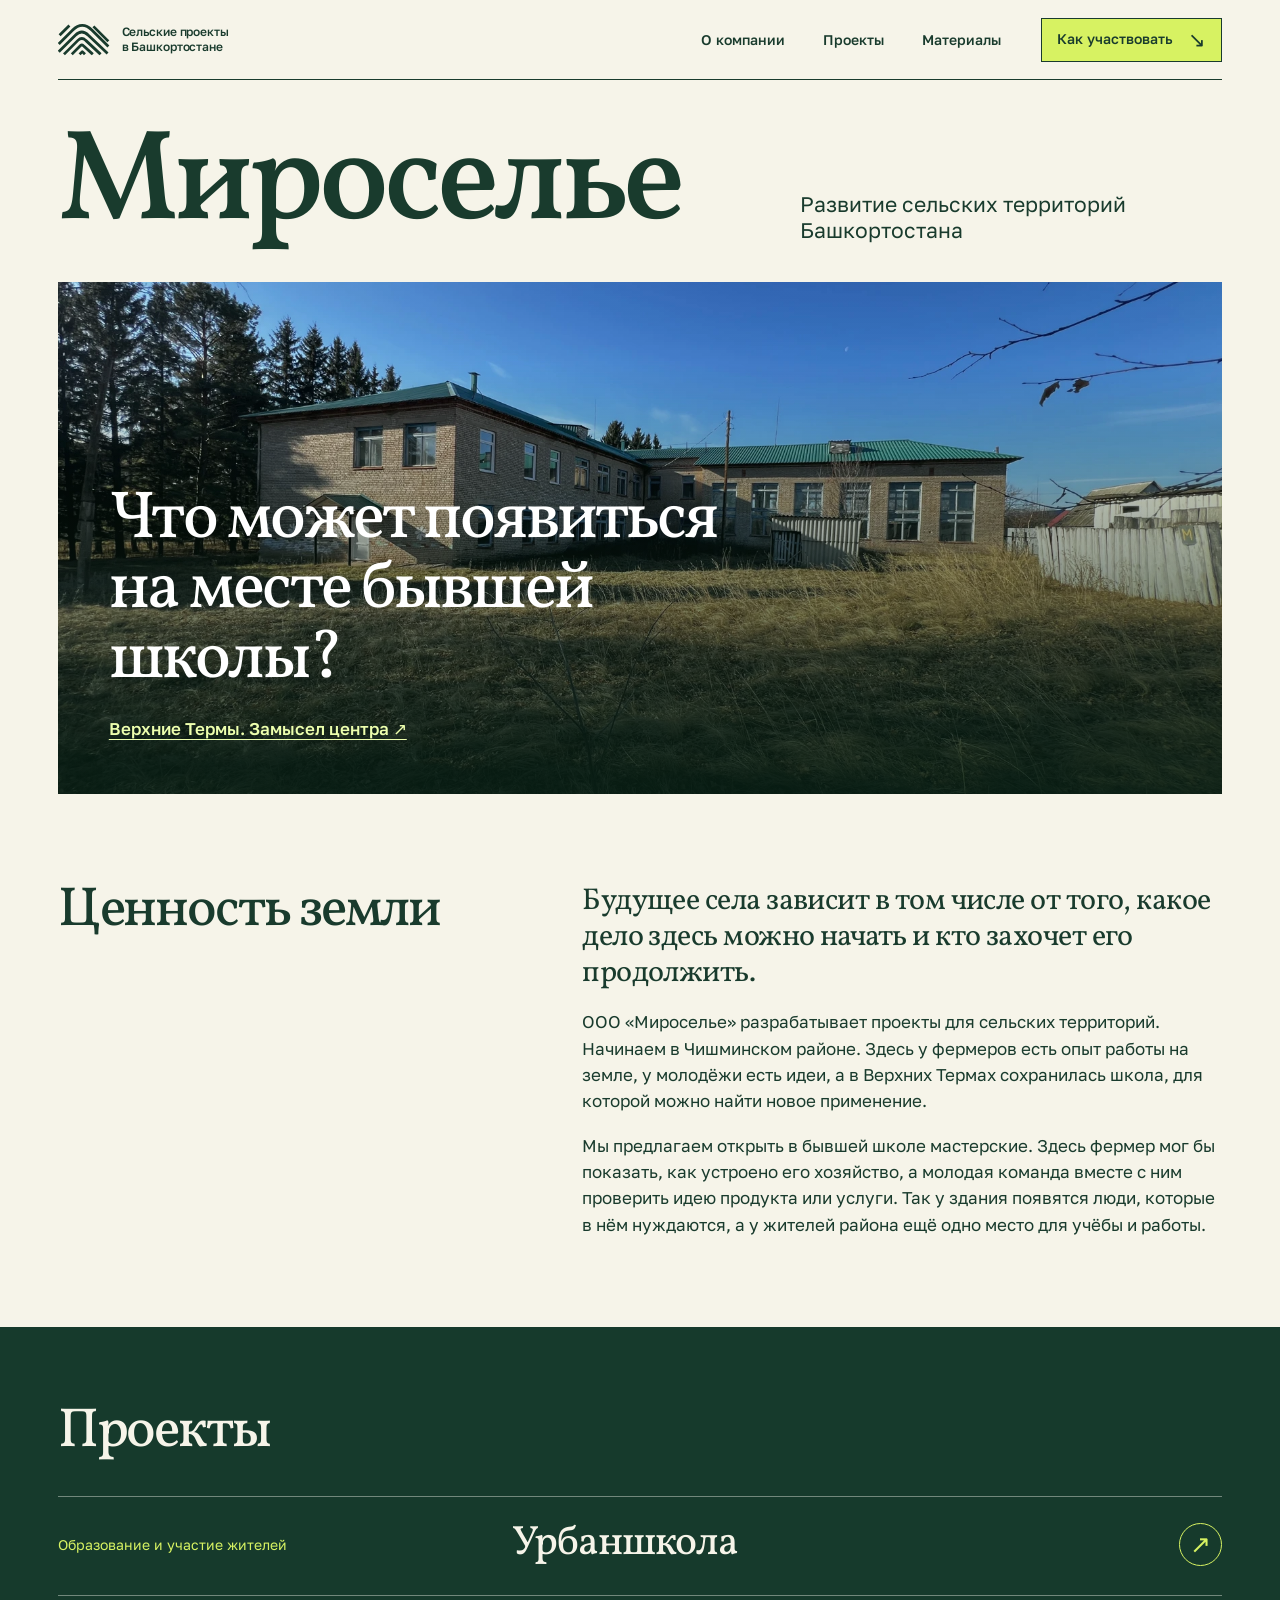
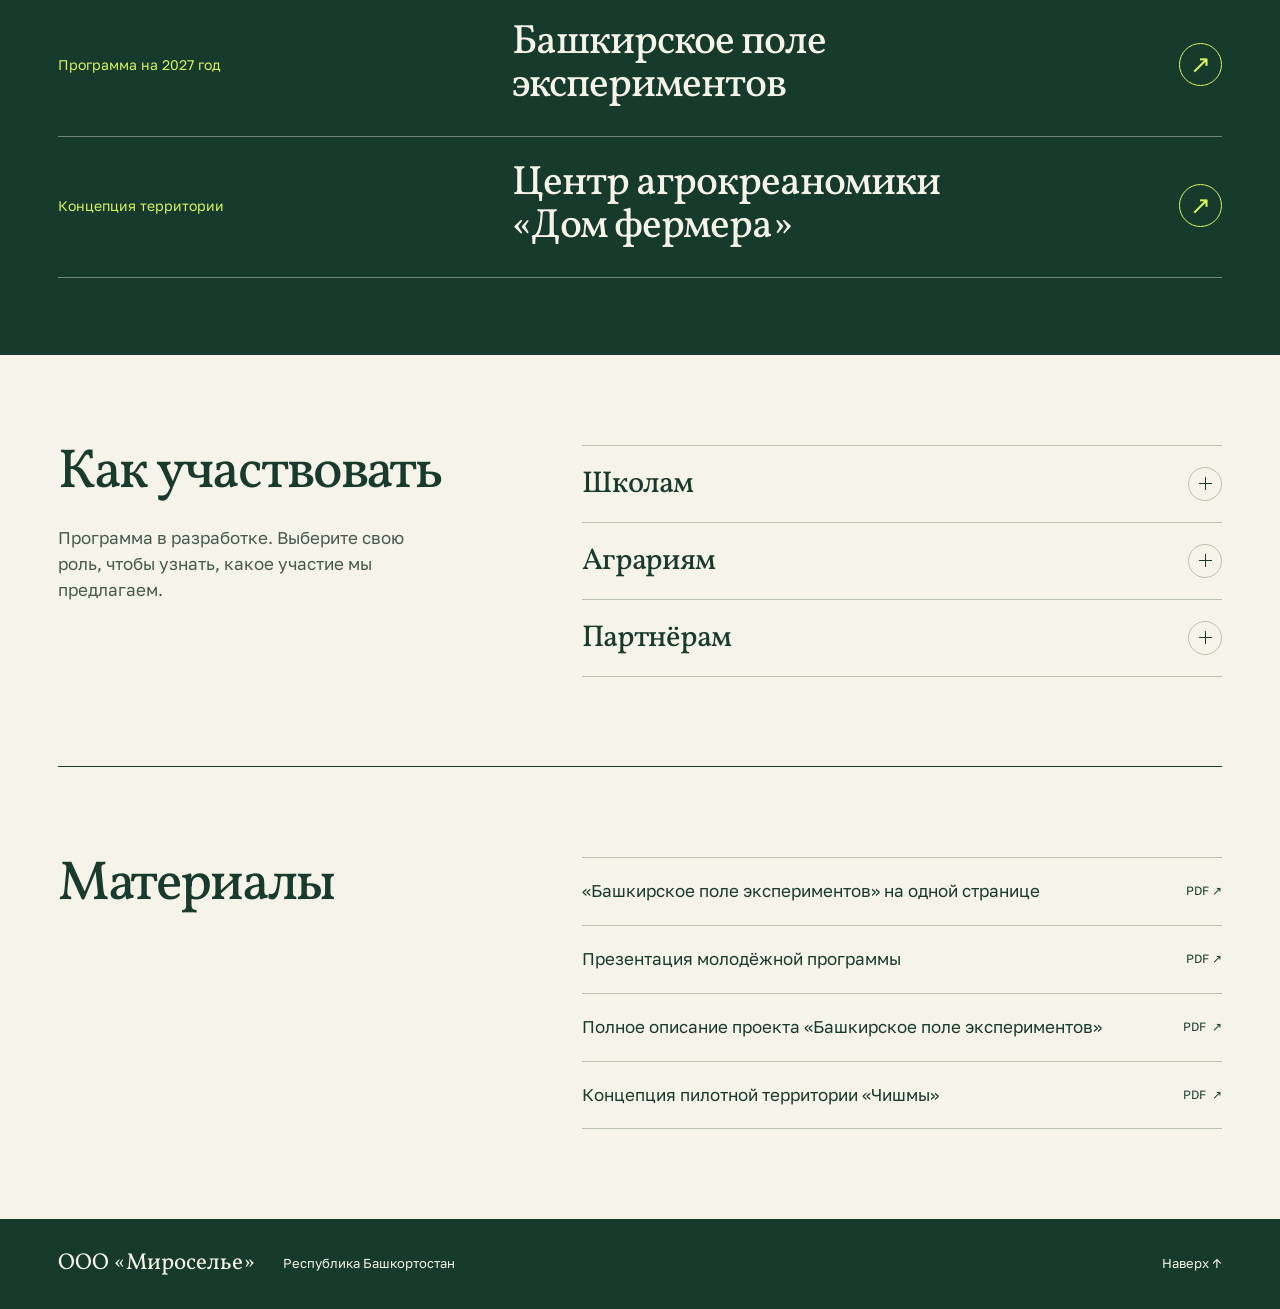
==== index.html @ 1e8d2122 "Сайт Мироселья о сельских территориях и Урбаншколе" ====
<!doctype html>

<html lang="ru">

<head>

  <meta charset="utf-8">

  <meta name="viewport" content="width=device-width, initial-scale=1">

  <meta name="theme-color" content="#f5f3e8">

  <title>Мироселье | Сельские проекты в Башкортостане</title>

  <link rel="stylesheet" href="site.css"><link rel="stylesheet" href="land.css">

  <script defer src="site.js"></script>

</head>

<body id="top">

  <a class="skip" href="#main">К содержанию</a>

  <header class="mast wrap">

    <a class="brand" href="#top" aria-label="Мироселье, на главную"><span class="sign" aria-hidden="true"></span><span>Сельские проекты<br>в Башкортостане</span></a>

    <nav aria-label="Основная навигация"><a href="#company">О компании</a><a href="#projects">Проекты</a><a href="#materials">Материалы</a></nav>

    <a class="nav-action" href="#participate">Как участвовать <span aria-hidden="true">↘</span></a>

    <button class="menu-toggle" type="button" aria-label="Открыть меню" aria-expanded="false" aria-controls="mobile-nav">Меню <span aria-hidden="true">≡</span></button>

  </header>

  <nav id="mobile-nav" class="mobile-nav wrap" aria-label="Мобильная навигация" hidden><a href="#company">О компании</a><a href="#projects">Проекты</a><a href="#materials">Материалы</a><a href="#participate">Как участвовать</a></nav>

  <main id="main">

    <section class="landhero wrap">
<div class="land-intro"><h1>Мироселье</h1><p>Развитие сельских территорий Башкортостана</p></div>
<div class="land-picture"><img src="assets/school-landscape.webp" alt="Здание бывшей школы и двор в Верхних Термах"><div class="land-story"><h2>Что может появиться на месте бывшей школы?</h2><a href="territory.html">Верхние Термы. Замысел центра ↗</a></div></div>
</section>
<section id="company" class="wrap about spread"><h2>Ценность земли</h2><div><p class="standfirst">Будущее села зависит в том числе от того, какое дело здесь можно начать и кто захочет его продолжить.</p><p>ООО «Мироселье» разрабатывает проекты для сельских территорий. Начинаем в Чишминском районе. Здесь у фермеров есть опыт работы на земле, у молодёжи есть идеи, а в Верхних Термах сохранилась школа, для которой можно найти новое применение.</p><p>Мы предлагаем открыть в бывшей школе мастерские. Здесь фермер мог бы показать, как устроено его хозяйство, а молодая команда вместе с ним проверить идею продукта или услуги. Так у здания появятся люди, которые в нём нуждаются, а у жителей района ещё одно место для учёбы и работы.</p></div></section>
<section id="projects" class="projects">

      <div class="wrap"><h2>Проекты</h2>

      <div class="project-list"><a class="project-row" href="urbanschool.html"><span class="kind">Образование и участие жителей</span><span class="project-name">Урбаншкола</span><span class="circle-arr" aria-hidden="true">↗</span></a>

        <a class="project-row" href="program.html"><span class="kind">Программа на 2027 год</span><span class="project-name">Башкирское поле<br>экспериментов</span><span class="circle-arr" aria-hidden="true">↗</span></a>

        <a class="project-row" href="territory.html"><span class="kind">Концепция территории</span><span class="project-name">Центр агрокреаномики<br>«Дом фермера»</span><span class="circle-arr" aria-hidden="true">↗</span></a>

      </div></div>

    </section>

    <section id="participate" class="wrap spread participate">

      <div><h2>Как участвовать</h2><p>Программа в разработке. Выберите свою роль, чтобы узнать, какое участие мы предлагаем.</p></div>

      <div class="roles">

        <details id="schools"><summary>Школам <span aria-hidden="true"></span></summary><div><p>В апреле и мае 2027 года пройдут четыре вводные встречи в одной школе посёлка Чишмы. Из 200 школьников 14–17 лет отберём 30 заинтересованных ребят. В шести командах они выберут свои темы, освоят методы исследования и составят планы собственных проектов.</p><a class="text-link" href="program.html#route">Посмотреть путь школьной команды <span aria-hidden="true">↗</span></a></div></details>

        <details id="farmers"><summary>Аграриям <span aria-hidden="true"></span></summary><div><p>Хозяйство может принять ребят на выезде. Знакомство с производством, продажей продукции и повседневной работой даст школьникам материал для собственных вопросов. На 8 октября в Уфе запланирована Первая конференция по агрокреаномике Республики Башкортостан.</p><a class="text-link" href="program.html#forum">О конференции <span aria-hidden="true">↗</span></a></div></details>

        <details id="partners"><summary>Партнёрам <span aria-hidden="true"></span></summary><div><p>Вузы, технологические компании и эксперты могут предложить наставника, практикум или встречу с разработчиками. В концепции центра предусмотрено место для учебной и проектной работы.</p><a class="text-link" href="territory.html#idea">Изучить концепцию центра <span aria-hidden="true">↗</span></a></div></details>

      </div>

    </section>

    <section id="materials" class="wrap spread materials">

      <h2>Материалы</h2>

      <div class="downloads"><a href="materials/annotation.pdf"><span>«Башкирское поле экспериментов» на одной странице</span><small>PDF ↗</small></a><a href="materials/presentation.pdf"><span>Презентация молодёжной программы</span><small>PDF ↗</small></a>

        <a href="materials/programma.pdf"><span>Полное описание проекта «Башкирское поле экспериментов»</span><small>PDF&nbsp; ↗</small></a>

        <a href="materials/koncepcia.pdf"><span>Концепция пилотной территории «Чишмы»</span><small>PDF&nbsp; ↗</small></a>

      </div>

    </section>

  </main>

  <footer class="foot"><div class="wrap"><span>ООО «Мироселье»</span><span>Республика Башкортостан</span><a href="#top">Наверх ↑</a></div></footer>

</body>

</html>
---- site.css ----
@font-face{font-family:Golos;src:url("assets/golos-text-cyrillic.woff2") format("woff2");font-weight:400 900;font-display:swap;unicode-range:U+0400-052F}
@font-face{font-family:Golos;src:url("assets/golos-text-latin.woff2") format("woff2");font-weight:400 900;font-display:swap;unicode-range:U+0000-024F,U+2000-27FF}
@font-face{font-family:Vollkorn;src:url("assets/vollkorn-cyrillic.woff2") format("woff2");font-weight:400 900;font-display:swap;unicode-range:U+0400-052F}
@font-face{font-family:Vollkorn;src:url("assets/vollkorn-latin.woff2") format("woff2");font-weight:400 900;font-display:swap;unicode-range:U+0000-024F,U+2000-27FF}
:root{--paper:#f6f4e9;--ink:#193b2d;--deep:#163a2c;--sub:#465b4e;--lime:#d7f262;--line:#b9c0ae;--serif:Vollkorn,Georgia,serif;--sans:Golos,Arial,sans-serif;color-scheme:light;scroll-padding-top:24px}
*{box-sizing:border-box}
html{scroll-behavior:smooth;scrollbar-color:#708276 var(--paper)}
body{margin:0;background:var(--paper);color:var(--ink);font:400 17px/1.55 var(--sans);-webkit-font-smoothing:antialiased}
::selection{background:var(--lime);color:var(--ink)}
:focus-visible{outline:3px solid #847100;outline-offset:4px}
a{color:inherit;text-decoration-thickness:1px;text-underline-offset:.22em}
button,summary{font:inherit}
img{display:block;max-width:100%}
h1,h2,h3,p,figure{margin:0}
p+p{margin-top:1.05em}
h1,h2,h3{font-family:var(--serif);font-weight:450;line-height:1.05;letter-spacing:-.038em}
.wrap{width:min(1440px,calc(100% - clamp(40px,9vw,160px)));margin-inline:auto}
.skip{position:fixed;z-index:9;top:7px;left:7px;padding:.6rem 1rem;transform:translateY(-160%);color:var(--paper);background:var(--ink)}
.skip:focus{transform:translateY(0)}
.mast{display:flex;align-items:center;gap:28px;min-height:80px;border-bottom:1px solid var(--ink)}
.brand,.mast nav a,.nav-action,.menu-toggle,.mobile-nav a,.plate-link,.project-row,.foot a,.crumb,.back-link,.doc-action{display:inline-flex;align-items:center;text-decoration:none}
.brand{gap:12px;margin-right:auto;font-size:12px;line-height:1.23;font-weight:540;letter-spacing:-.01em}
.sign{display:block;background:url("assets/mark.svg") center / contain no-repeat;width:52px;height:36px;flex-shrink:0}
.mast nav{display:flex;align-items:center;gap:clamp(24px,3vw,55px)}
.mast nav a,.nav-action,.menu-toggle,.mobile-nav a{font-size:14px;font-weight:540;min-height:44px}
.mast nav a:hover,.mobile-nav a:hover,.foot a:hover,.crumb:hover,.back-link:hover{text-decoration:underline}
.nav-action,.menu-toggle{gap:15px;border:1px solid var(--ink);padding:8px 15px;margin-left:12px;line-height:1.2;background:var(--lime);color:var(--ink)}
.nav-action:hover,.menu-toggle:hover{background:var(--ink);color:var(--paper)}
.nav-action span,.menu-toggle span{font:21px/1 Arial,sans-serif}
.menu-toggle,.mobile-nav{display:none}
.mast-title{display:grid;grid-template-columns:minmax(0,1.6fr) minmax(0,.7fr);align-items:center;gap:clamp(30px,5vw,120px);padding:clamp(44px,5.15vw,90px) 0 clamp(40px,4.1vw,72px)}
.mast-title h1{font-size:clamp(78px,10.2vw,166px);line-height:.92;letter-spacing:-.055em;font-weight:550}
.mast-title p{font-size:clamp(15px,1.25vw,21px);line-height:1.43;max-width:38ch}
.cover-plate{display:grid;grid-template-columns:minmax(0,2.1fr) minmax(0,1fr);min-height:clamp(350px,31.5vw,480px)}
.cover-photo{position:relative;overflow:hidden;min-height:100%}
.cover-photo img{width:100%;height:100%;position:absolute;inset:0;object-fit:cover;object-position:50% 48%}
.cover-photo figcaption{position:absolute;bottom:17px;left:17px;background:var(--paper);padding:5px 10px 4px;font-size:11px;letter-spacing:.01em;line-height:1.4}
.cover-note{display:flex;flex-direction:column;justify-content:space-between;overflow:hidden;position:relative;isolation:isolate;background:var(--deep);color:var(--paper);padding:clamp(24px,2.4vw,46px)}
.furrows{position:absolute;z-index:-1;right:-11%;top:-4%;max-width:none;width:80%;height:70%;object-fit:fill;opacity:.72;pointer-events:none}
.note-copy{margin-top:auto;padding-top:32px}
.cover-note h2{font-size:clamp(51px,5.15vw,84px);line-height:.94;letter-spacing:-.04em}
.cover-note p{margin:19px 0 26px;max-width:26ch;font-size:clamp(14px,1.12vw,19px);line-height:1.45}
.plate-link{padding-top:14px;justify-content:space-between;gap:12px;border-top:1px solid #8ba18d;color:var(--lime);font-size:14px;font-weight:540}
.circle-arr{display:inline-grid;place-items:center;width:43px;height:43px;flex:none;border:1px solid currentColor;border-radius:50%;font:25px/1 Arial,sans-serif}
.plate-link .circle-arr{background:var(--lime);color:var(--deep);border-color:var(--lime)}
.plate-link:hover .circle-arr,.project-row:hover .circle-arr{background:var(--paper);color:var(--ink)}
.spread{display:grid;grid-template-columns:1fr 1.43fr;gap:clamp(32px,6vw,100px);padding-block:clamp(62px,7vw,112px)}
.spread>div{min-width:0}
.spread h2,.projects h2,.article h2{font-size:clamp(40px,4.3vw,68px)}
.spread p,.article p{max-width:68ch}
.standfirst{font-family:var(--serif);font-size:clamp(25px,2.35vw,39px);line-height:1.2;letter-spacing:-.018em}
.about p+p{max-width:59ch}
.projects{background:var(--deep);color:var(--paper);padding-block:clamp(58px,6vw,96px)}
.projects h2{margin-bottom:34px}
.project-row{display:grid;grid-template-columns:1fr 1.5fr auto;gap:26px;width:100%;border-top:1px solid #72887c;padding:26px 0 29px}
.project-row:last-child{border-bottom:1px solid #72887c}
.project-name{font:450 clamp(30px,3.2vw,54px)/1.04 var(--serif);letter-spacing:-.025em}
.kind{font-size:14px;color:var(--lime)}
.project-row .circle-arr{color:var(--lime)}
.project-row:hover .project-name,.plate-link:hover span:first-child{text-decoration:underline;text-decoration-thickness:1px;text-underline-offset:.18em}
.participate>div>p{margin-top:22px;color:var(--sub);max-width:32ch}
details{border-top:1px solid var(--line)}
details:last-child{border-bottom:1px solid var(--line)}
summary{display:flex;list-style:none;align-items:center;justify-content:space-between;gap:22px;min-height:76px;cursor:pointer;font:450 clamp(27px,2.35vw,40px)/1.2 var(--serif);letter-spacing:-.025em}
summary::-webkit-details-marker{display:none}
summary>span{position:relative;display:grid;place-items:center;border:1px solid var(--line);border-radius:50%;height:34px;width:34px;flex:none}
summary>span:before,summary>span:after{position:absolute;content:"";height:1px;width:13px;background:var(--ink)}
summary>span:after{transform:rotate(90deg)}
details[open] summary>span:after{transform:rotate(0)}
summary:hover>span{background:var(--lime)}
details>div{padding:0 4px 28px 0}
.text-link{display:inline-block;margin-top:16px;font-size:15px;font-weight:540}
.materials{border-top:1px solid var(--ink)}
.downloads a{display:flex;justify-content:space-between;align-items:center;gap:18px;border-top:1px solid var(--line);min-height:68px;padding:12px 0;text-decoration:none}
.downloads a:last-child{border-bottom:1px solid var(--line)}
.downloads a:hover>span{text-decoration:underline}
.downloads small,.stamp{font-size:12px}
.downloads small{white-space:nowrap}
.foot{background:var(--deep);color:var(--paper)}
.foot>.wrap{min-height:90px;display:flex;align-items:center;gap:28px;font-size:13px}
.foot span:first-child{font-family:var(--serif);font-size:23px}
.foot a{margin-left:auto;min-height:44px}
.crumb,.back-link{font-size:14px;min-height:44px}
.article{padding-top:28px}
.article-head{padding:32px 0 clamp(38px,5vw,78px);border-bottom:1px solid var(--ink)}
.article-head h1{font-size:clamp(53px,7.2vw,105px);max-width:17ch;line-height:1.01}
.article-head p{font-size:clamp(18px,1.65vw,25px);max-width:52ch;line-height:1.4;margin-top:26px}
.article-head .stamp{display:inline-block;margin-top:24px;color:var(--sub);font-size:14px}
.article .spread{border-bottom:1px solid var(--line);padding-block:clamp(48px,5.5vw,84px)}
.article .spread:last-child{border-bottom:0}
.article .spread>div>p + p{margin-top:1em}
.doc-action{width:fit-content;gap:20px;background:var(--lime);color:var(--ink);border:1px solid var(--ink);padding:10px 16px;min-height:44px;font-size:15px;margin-top:22px}
.doc-action:hover{background:var(--ink);color:var(--paper)}
.timeline{list-style:none;padding:0;margin:0}
.timeline li{border-top:1px solid var(--line);padding:17px 0;display:grid;grid-template-columns:148px 1fr;gap:12px}
.timeline strong{font-weight:575}
.photos{display:grid;grid-template-columns:1.65fr 1fr;gap:20px;margin-top:29px}
.photos img{width:100%;height:clamp(210px,26vw,390px);object-fit:cover}
.photos figcaption{color:var(--sub);margin-top:7px;font-size:13px}
.gallery-section{margin-top:clamp(46px,5vw,72px)}
.gallery-intro{margin-top:18px;font-size:clamp(17px,1.35vw,21px)}
.photos{grid-template-columns:1fr 1.08fr}
.photos img{height:auto;aspect-ratio:1.75;object-position:center}
.back-row{padding-block:35px}
@media (max-width:980px){
  .mast{gap:15px}.mast nav{gap:20px}.nav-action{margin-left:2px}
  .mast-title{grid-template-columns:1.45fr 1fr;gap:28px}
  .mast-title h1{font-size:10vw}
  .cover-plate{min-height:330px;grid-template-columns:1.75fr 1fr}
  .spread{grid-template-columns:.85fr 1.2fr;gap:36px}
}
@media (max-width:730px){
  .wrap{width:calc(100% - 40px)}.mast{min-height:69px}
  .mast nav,.mast .nav-action{display:none}
  .menu-toggle{display:inline-flex;align-items:center;cursor:pointer}
  .mobile-nav:not([hidden]){display:grid;border-bottom:1px solid var(--ink);padding-block:7px 10px}
  .mobile-nav a{padding:7px 0}
  .brand{font-size:11px}.sign{width:43px;height:32px}
  .mast-title{display:block;padding:38px 0 29px}
  .mast-title h1{font-size:clamp(60px,12.6vw,90px)}
  .mast-title p{margin-top:17px;max-width:46ch;font-size:16px}
  .cover-plate{display:block;min-height:0}
  .cover-photo{height:auto;aspect-ratio:1.8}
  .cover-photo figcaption{font-size:11px;left:10px;bottom:10px}
  .cover-note{min-height:0;display:grid;grid-template-columns:minmax(0,1fr);padding:22px 20px 14px;gap:16px}
  .note-copy{margin:0;padding:0}
  .cover-note h2{font-size:clamp(36px,7vw,50px);line-height:1.02}
  .cover-note h2 br{display:none}.cover-note h2 br:after{content:" "}
  .cover-note p{max-width:32ch;margin:9px 0 0}
  .furrows{width:40%;right:-7%;height:100%;top:-4%}
  .plate-link{padding-top:8px;min-height:43px}
  .plate-link .circle-arr{height:32px;width:32px;font-size:20px}
  .spread{display:block;padding-block:53px}.spread>h2,.spread>div:first-child>h2{margin-bottom:20px}
  .spread>div+div,.spread>h2+div{margin-top:24px}
  .spread h2,.article h2,.projects h2{font-size:41px}
  .project-row{grid-template-columns:1fr auto;gap:9px 16px}.project-name{grid-column:1}.project-row .circle-arr{grid-column:2;grid-row:1/3}
  .projects h2{margin-bottom:22px}.kind{font-size:13px}
  .project-name{font-size:31px}.circle-arr{width:36px;height:36px;font-size:21px}
  summary{min-height:64px}.standfirst{font-size:26px}
  .foot>.wrap{min-height:92px;display:grid;grid-template-columns:1fr auto;gap:0 14px;padding-block:17px}
  .foot span:first-child{font-size:20px}.foot span:nth-child(2){grid-column:1;font-size:12px}
  .foot a{grid-column:2;grid-row:1/3}
  .article{padding-top:13px}.article-head{padding-top:25px}
  .article-head h1{font-size:clamp(44px,9.2vw,66px)}
  .timeline li{display:block}.timeline strong{display:block;margin-bottom:4px}
  .photos{grid-template-columns:1fr}.photos img{height:auto;max-height:420px}
}
@media (max-width:375px){.wrap{width:calc(100% - 30px)}.mast-title h1{font-size:13vw}.cover-note{padding:19px 15px 13px}}
@media (prefers-reduced-motion:reduce){html{scroll-behavior:auto}*,*::before,*::after{animation:none !important;transition:none !important}}
---- land.css ----
.land-intro{display:flex;align-items:end;justify-content:space-between;gap:3rem;padding:3rem 0 2.4rem}.land-intro h1{font-size:clamp(4rem,10vw,10rem);font-weight:520;line-height:.9}.land-intro p{max-width:20em;font-size:clamp(1rem,1.65vw,1.5rem);line-height:1.24}.land-picture{position:relative;isolation:isolate;min-height:clamp(310px,40vw,550px);display:flex;align-items:end;background:#193b2d;overflow:hidden}.land-picture>img{position:absolute;inset:0;width:100%;height:100%;object-fit:cover;z-index:-2}.land-picture:after{content:"";position:absolute;inset:0;background:linear-gradient(0deg,rgba(8,30,20,.91),rgba(8,30,20,.03) 84%);z-index:-1}.land-story{padding:clamp(1.35rem,4vw,4.5rem);color:#fff}.land-story h2{font-size:clamp(2.4rem,5.2vw,5.6rem);max-width:16ch}.land-story a,.concept a{display:inline-block;margin-top:1.25rem;font-weight:550}.land-story a{color:#edffae}.urban-head{display:grid;grid-template-columns:.85fr 1.15fr;gap:4vw;align-items:center;padding:2rem 0}.urban-head h1,.choices h1{font-size:clamp(3.1rem,6.8vw,6.5rem)}.urban-head p{font-size:clamp(1.2rem,2vw,1.8rem);max-width:28ch;margin-top:1rem}.urban-head figcaption{font-size:.85rem;margin-top:.6rem}.choices{padding-block:3rem 5rem}.concept-grid{display:grid;grid-template-columns:repeat(3,minmax(0,1fr));gap:1.2rem;margin-top:2.2rem}.concept{background:#e8e9dc}.concept>img{width:100%;aspect-ratio:1.55;object-fit:cover}.concept>div{padding:1.4rem}.concept h2{font-size:clamp(1.9rem,3.8vw,4.1rem)}.concept h3{font:600 1rem var(--sans);margin:1rem 0 .5rem}.concept:nth-child(2){background:#f5e0bd}.concept:nth-child(3){background:#203e32;color:#faf5e1}.crumb{margin-top:1.6rem}@media(max-width:730px){.land-intro{display:block;padding:2.1rem 0 1.5rem}.land-intro p{margin-top:1rem}.urban-head,.concept-grid{grid-template-columns:1fr}.urban-head{gap:1.6rem}.land-picture{min-height:350px}.concept-grid{gap:2rem}}
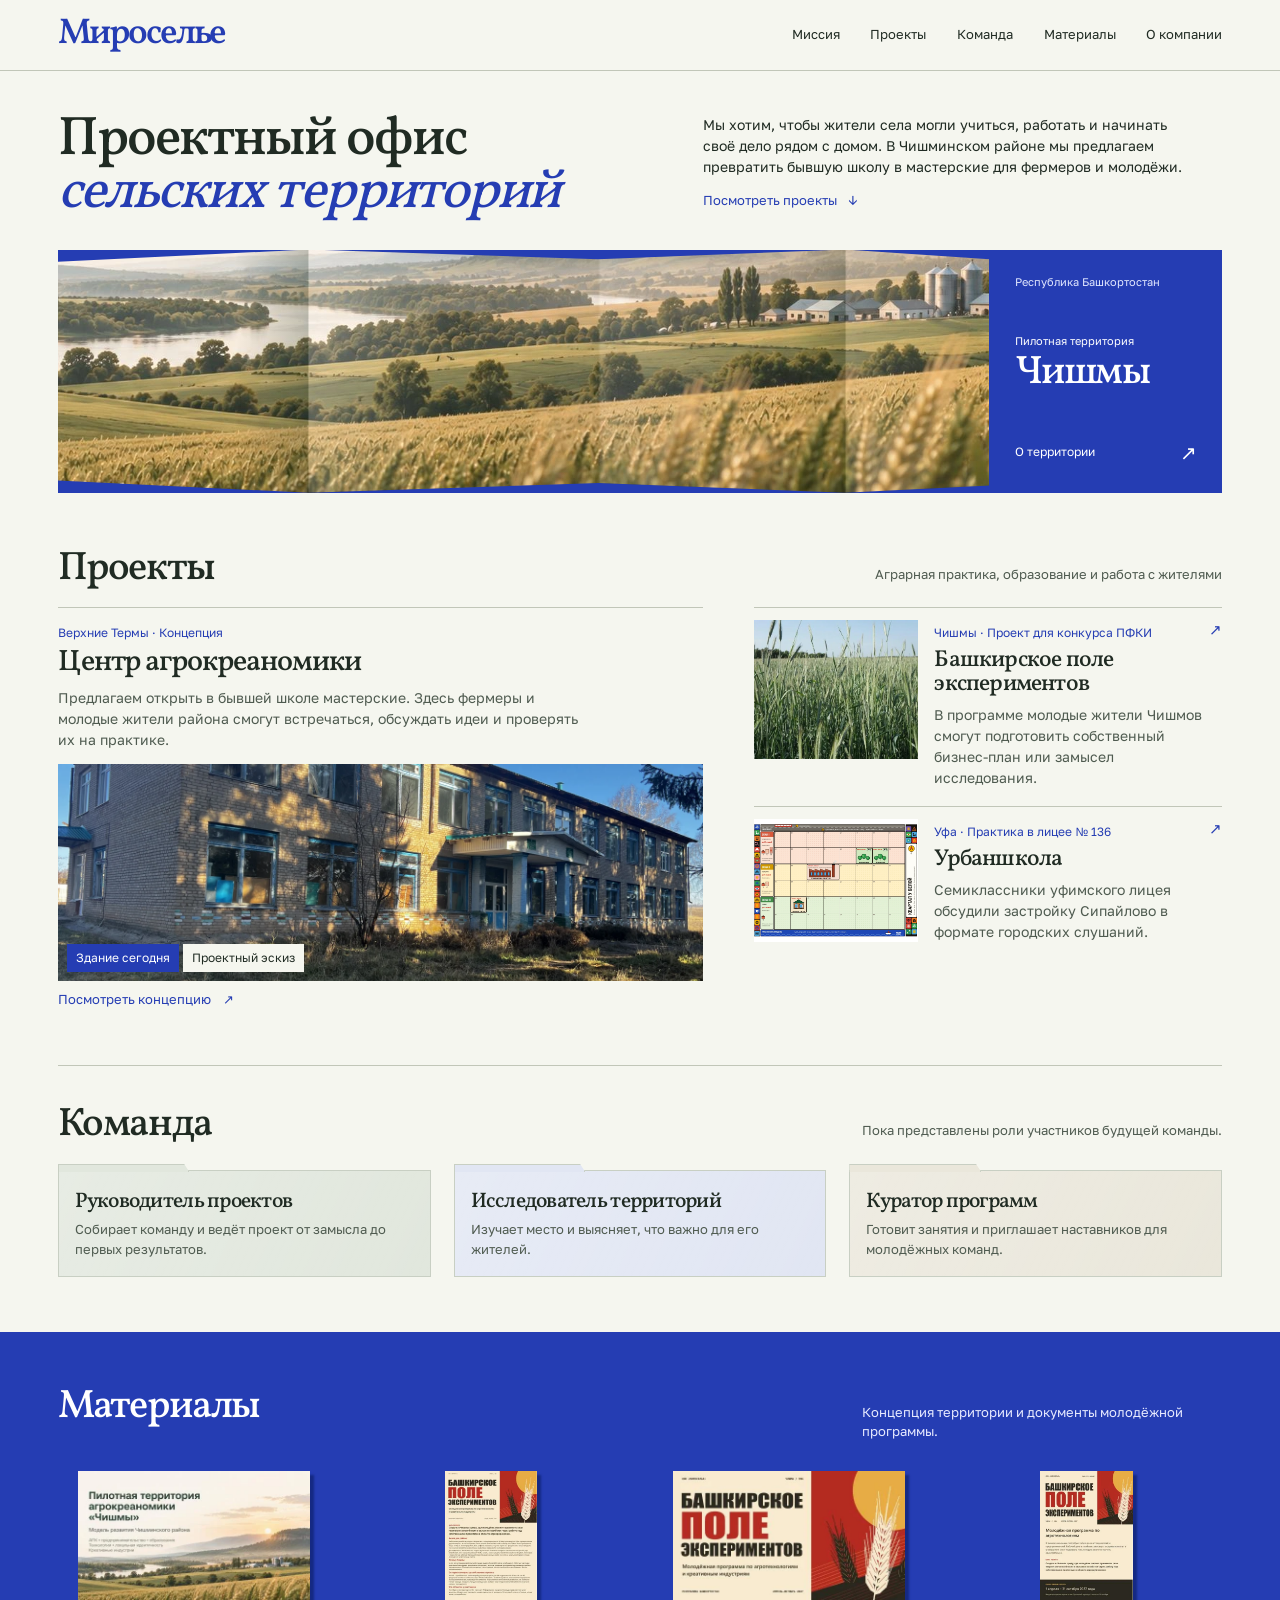
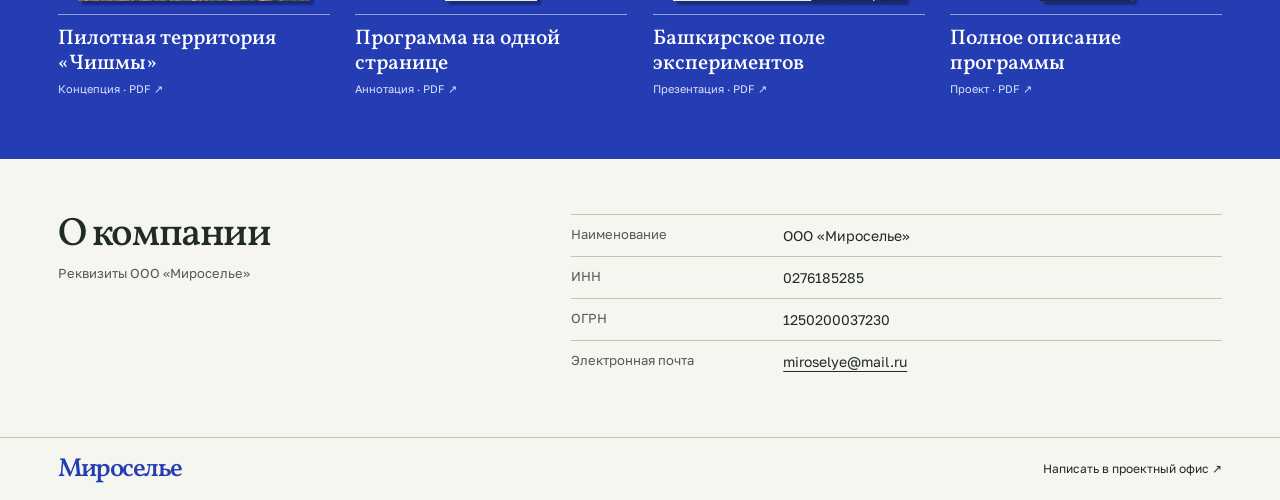
==== commit 694293a6: "Территориальный атлас на главной и страницах проектов" ====
--- a/index.html
+++ b/index.html
@@ -1,97 +1,94 @@
 <!doctype html>
-
 <html lang="ru">
-
 <head>
-
   <meta charset="utf-8">
-
-  <meta name="viewport" content="width=device-width, initial-scale=1">
-
-  <meta name="theme-color" content="#f5f3e8">
-
-  <title>Мироселье | Сельские проекты в Башкортостане</title>
-
-  <link rel="stylesheet" href="site.css"><link rel="stylesheet" href="land.css">
-
-  <script defer src="site.js"></script>
-
+  <meta name="viewport" content="width=device-width,initial-scale=1">
+  <meta name="theme-color" content="#f6f7f2">
+  <title>Мироселье · Проектный офис сельских территорий Башкортостана</title>
+  <link rel="stylesheet" href="design/atlas-office.css">
+  <meta name="description" content="ООО «Мироселье» разрабатывает проекты для сельских территорий Башкортостана. Центр агрокреаномики в Верхних Термах, молодёжная программа в Чишмах и Урбаншкола.">
+  <link rel="canonical" href="https://lignatus.github.io/miroselye/">
+  <meta property="og:type" content="website">
+  <meta property="og:locale" content="ru_RU">
+  <meta property="og:title" content="Мироселье · Проектный офис сельских территорий">
+  <meta property="og:description" content="Сельские территории Башкортостана. Идеи, люди и проекты Чишминского района.">
+  <meta property="og:image" content="https://lignatus.github.io/miroselye/design/fields-sunset.webp">
+  <script>
+    function openPreviousSection() {
+      const target = window.location.hash;
+      if (['#participate', '#schools', '#farmers', '#partners'].includes(target)) {
+        window.location.replace('program.html' + target);
+      } else if (target === '#materials') {
+        window.location.replace('#library');
+      }
+    }
+    openPreviousSection();
+    window.addEventListener('hashchange', openPreviousSection);
+  </script>
 </head>
-
 <body id="top">
-
-  <a class="skip" href="#main">К содержанию</a>
-
-  <header class="mast wrap">
-
-    <a class="brand" href="#top" aria-label="Мироселье, на главную"><span class="sign" aria-hidden="true"></span><span>Сельские проекты<br>в Башкортостане</span></a>
-
-    <nav aria-label="Основная навигация"><a href="#company">О компании</a><a href="#projects">Проекты</a><a href="#materials">Материалы</a></nav>
-
-    <a class="nav-action" href="#participate">Как участвовать <span aria-hidden="true">↘</span></a>
-
-    <button class="menu-toggle" type="button" aria-label="Открыть меню" aria-expanded="false" aria-controls="mobile-nav">Меню <span aria-hidden="true">≡</span></button>
-
+  <a href="#mission" class="skip">Перейти к содержанию</a>
+  <header class="mast">
+    <a href="#top" class="wordmark">Мироселье</a>
+    <nav aria-label="Разделы проектного офиса"><a href="#mission">Миссия</a><a href="#projects">Проекты</a><a href="#team">Команда</a><a href="#library">Материалы</a><a href="#company">О компании</a></nav>
   </header>
-
-  <nav id="mobile-nav" class="mobile-nav wrap" aria-label="Мобильная навигация" hidden><a href="#company">О компании</a><a href="#projects">Проекты</a><a href="#materials">Материалы</a><a href="#participate">Как участвовать</a></nav>
-
-  <main id="main">
-
-    <section class="landhero wrap">
-<div class="land-intro"><h1>Мироселье</h1><p>Развитие сельских территорий Башкортостана</p></div>
-<div class="land-picture"><img src="assets/school-landscape.webp" alt="Здание бывшей школы и двор в Верхних Термах"><div class="land-story"><h2>Что может появиться на месте бывшей школы?</h2><a href="territory.html">Верхние Термы. Замысел центра ↗</a></div></div>
-</section>
-<section id="company" class="wrap about spread"><h2>Ценность земли</h2><div><p class="standfirst">Будущее села зависит в том числе от того, какое дело здесь можно начать и кто захочет его продолжить.</p><p>ООО «Мироселье» разрабатывает проекты для сельских территорий. Начинаем в Чишминском районе. Здесь у фермеров есть опыт работы на земле, у молодёжи есть идеи, а в Верхних Термах сохранилась школа, для которой можно найти новое применение.</p><p>Мы предлагаем открыть в бывшей школе мастерские. Здесь фермер мог бы показать, как устроено его хозяйство, а молодая команда вместе с ним проверить идею продукта или услуги. Так у здания появятся люди, которые в нём нуждаются, а у жителей района ещё одно место для учёбы и работы.</p></div></section>
-<section id="projects" class="projects">
-
-      <div class="wrap"><h2>Проекты</h2>
-
-      <div class="project-list"><a class="project-row" href="urbanschool.html"><span class="kind">Образование и участие жителей</span><span class="project-name">Урбаншкола</span><span class="circle-arr" aria-hidden="true">↗</span></a>
-
-        <a class="project-row" href="program.html"><span class="kind">Программа на 2027 год</span><span class="project-name">Башкирское поле<br>экспериментов</span><span class="circle-arr" aria-hidden="true">↗</span></a>
-
-        <a class="project-row" href="territory.html"><span class="kind">Концепция территории</span><span class="project-name">Центр агрокреаномики<br>«Дом фермера»</span><span class="circle-arr" aria-hidden="true">↗</span></a>
-
-      </div></div>
-
+  <main>
+    <section class="cover" id="mission" aria-labelledby="mission-title">
+      <div class="cover-copy">
+        <h1 id="mission-title">Проектный офис<br><em>сельских территорий</em></h1>
+        <p>Мы хотим, чтобы жители села могли учиться, работать и начинать своё дело рядом с домом. В Чишминском районе мы предлагаем превратить бывшую школу в мастерские для фермеров и молодёжи.</p>
+        <a class="action" href="#projects">Посмотреть проекты <span aria-hidden="true">↓</span></a>
+      </div>
+      <figure class="land">
+        <div class="foldout">
+          <img src="design/fields-panorama.webp" alt="Панорама полей и реки из концепции пилотной территории Чишминского района" width="1672" height="341" fetchpriority="high">
+          <span class="folds" aria-hidden="true"></span>
+        </div>
+        <figcaption><span>Республика Башкортостан</span><div><small>Пилотная территория</small><b>Чишмы</b></div><a href="territory.html">О территории <span aria-hidden="true">↗</span></a></figcaption>
+      </figure>
     </section>
-
-    <section id="participate" class="wrap spread participate">
-
-      <div><h2>Как участвовать</h2><p>Программа в разработке. Выберите свою роль, чтобы узнать, какое участие мы предлагаем.</p></div>
-
-      <div class="roles">
-
-        <details id="schools"><summary>Школам <span aria-hidden="true"></span></summary><div><p>В апреле и мае 2027 года пройдут четыре вводные встречи в одной школе посёлка Чишмы. Из 200 школьников 14–17 лет отберём 30 заинтересованных ребят. В шести командах они выберут свои темы, освоят методы исследования и составят планы собственных проектов.</p><a class="text-link" href="program.html#route">Посмотреть путь школьной команды <span aria-hidden="true">↗</span></a></div></details>
-
-        <details id="farmers"><summary>Аграриям <span aria-hidden="true"></span></summary><div><p>Хозяйство может принять ребят на выезде. Знакомство с производством, продажей продукции и повседневной работой даст школьникам материал для собственных вопросов. На 8 октября в Уфе запланирована Первая конференция по агрокреаномике Республики Башкортостан.</p><a class="text-link" href="program.html#forum">О конференции <span aria-hidden="true">↗</span></a></div></details>
-
-        <details id="partners"><summary>Партнёрам <span aria-hidden="true"></span></summary><div><p>Вузы, технологические компании и эксперты могут предложить наставника, практикум или встречу с разработчиками. В концепции центра предусмотрено место для учебной и проектной работы.</p><a class="text-link" href="territory.html#idea">Изучить концепцию центра <span aria-hidden="true">↗</span></a></div></details>
-
+    <section id="projects" class="projects page-section">
+      <div class="section-line"><h2>Проекты</h2><p>Аграрная практика, образование и работа с жителями</p></div>
+      <div class="project-grid">
+        <article class="project main-project">
+          <div class="project-info"><span class="project-location">Верхние Термы · Концепция</span><h3><a href="territory.html">Центр агрокреаномики</a></h3><p>Предлагаем открыть в бывшей школе мастерские. Здесь фермеры и молодые жители района смогут встречаться, обсуждать идеи и проверять их на практике.</p></div>
+          <fieldset class="school-view">
+            <legend class="sr-only">Вид бывшей школы в Верхних Термах</legend>
+            <input type="radio" id="school-photo" name="school-view" checked><label for="school-photo">Здание сегодня</label>
+            <input type="radio" id="school-design" name="school-view"><label for="school-design">Проектный эскиз</label>
+            <div class="school-images"><img class="actual" src="assets/school-facade.webp" alt="Фасад бывшей школы в Верхних Термах"><img class="proposal" src="assets/school-concept.webp" alt="Проектный эскиз центра в здании бывшей школы"></div>
+          </fieldset>
+          <a class="read-project" href="territory.html">Посмотреть концепцию <span aria-hidden="true">↗</span></a>
+        </article>
+        <div class="sibling-projects">
+          <a class="project side-project" href="program.html"><img src="assets/field.webp" alt=""><div class="project-info"><span>Чишмы · Проект для конкурса ПФКИ</span><h3>Башкирское поле экспериментов</h3><p>В программе молодые жители Чишмов смогут подготовить собственный бизнес-план или замысел исследования.</p><i aria-hidden="true">↗</i></div></a>
+          <a class="project side-project" href="urbanschool.html"><img src="assets/urban-game.webp" alt=""><div class="project-info"><span>Уфа · Практика в лицее № 136</span><h3>Урбаншкола</h3><p>Семиклассники уфимского лицея обсудили застройку Сипайлово в формате городских слушаний.</p><i aria-hidden="true">↗</i></div></a>
+        </div>
       </div>
-
     </section>
-
-    <section id="materials" class="wrap spread materials">
-
-      <h2>Материалы</h2>
-
-      <div class="downloads"><a href="materials/annotation.pdf"><span>«Башкирское поле экспериментов» на одной странице</span><small>PDF ↗</small></a><a href="materials/presentation.pdf"><span>Презентация молодёжной программы</span><small>PDF ↗</small></a>
-
-        <a href="materials/programma.pdf"><span>Полное описание проекта «Башкирское поле экспериментов»</span><small>PDF&nbsp; ↗</small></a>
-
-        <a href="materials/koncepcia.pdf"><span>Концепция пилотной территории «Чишмы»</span><small>PDF&nbsp; ↗</small></a>
-
+    <section id="team" class="team page-section"><div class="section-line"><h2>Команда</h2><p>Пока представлены роли участников будущей команды.</p></div>
+      <div class="team-grid">
+        <article><h3>Руководитель проектов</h3><p>Собирает команду и ведёт проект от замысла до первых результатов.</p></article>
+        <article><h3>Исследователь территорий</h3><p>Изучает место и выясняет, что важно для его жителей.</p></article>
+        <article><h3>Куратор программ</h3><p>Готовит занятия и приглашает наставников для молодёжных команд.</p></article>
       </div>
-
     </section>
-
+    <section id="library" class="library page-section">
+      <div><h2>Материалы</h2><p>Концепция территории и документы молодёжной программы.</p></div>
+      <div class="files">
+        <a href="materials/koncepcia.pdf"><span class="book"><img src="assets/covers/koncepcia.webp" alt=""></span><strong>Пилотная территория «Чишмы»</strong><small>Концепция · PDF ↗</small></a>
+        <a href="materials/annotation.pdf"><span class="book"><img src="assets/covers/annotation.webp" alt=""></span><strong>Программа на одной странице</strong><small>Аннотация · PDF ↗</small></a>
+        <a href="materials/presentation.pdf"><span class="book"><img src="assets/covers/presentation.webp" alt=""></span><strong>Башкирское поле экспериментов</strong><small>Презентация · PDF ↗</small></a>
+        <a href="materials/programma.pdf"><span class="book"><img src="assets/covers/programma.webp" alt=""></span><strong>Полное описание программы</strong><small>Проект · PDF ↗</small></a>
+      </div>
+    </section>
+    <section id="company" class="company page-section"><div><h2>О компании</h2><p>Реквизиты ООО «Мироселье»</p></div><dl><div><dt>Наименование</dt><dd>ООО «Мироселье»</dd></div><div><dt>ИНН</dt><dd>0276185285</dd></div><div><dt>ОГРН</dt><dd>1250200037230</dd></div><div><dt>Электронная почта</dt><dd><a href="mailto:miroselye@mail.ru">miroselye@mail.ru</a></dd></div></dl></section>
   </main>
-
-  <footer class="foot"><div class="wrap"><span>ООО «Мироселье»</span><span>Республика Башкортостан</span><a href="#top">Наверх ↑</a></div></footer>
-
+  <footer><a class="wordmark" href="#top">Мироселье</a><a href="mailto:miroselye@mail.ru">Написать в проектный офис ↗</a></footer>
 </body>
-
 </html>
 
+
+
+
+
--- a/design/atlas-office.css
+++ b/design/atlas-office.css
@@ -0,0 +1,159 @@
+@font-face{font-family:Golos;src:url("../assets/golos-text-cyrillic.woff2") format("woff2");font-weight:400 900;font-display:swap;unicode-range:U+0400-052F}
+@font-face{font-family:Golos;src:url("../assets/golos-text-latin.woff2") format("woff2");font-weight:400 900;font-display:swap;unicode-range:U+0000-02FF,U+2000-27FF}
+@font-face{font-family:Vollkorn;src:url("../assets/vollkorn-cyrillic.woff2") format("woff2");font-weight:400 900;font-display:swap;unicode-range:U+0400-052F}
+@font-face{font-family:Vollkorn;src:url("../assets/vollkorn-latin.woff2") format("woff2");font-weight:400 900;font-display:swap;unicode-range:U+0000-02FF,U+2000-27FF}
+:root {
+  --paper: #f5f6ef;
+  --ink: #202b23;
+  --blue: #253db3;
+  --mute: #4f5b50;
+  --line: #c1c6b8;
+  --serif: Vollkorn, Georgia, serif;
+  --sans: Golos, Arial, sans-serif;
+  --pad: clamp(18px, 4.5vw, 76px);
+}
+* { box-sizing: border-box; }
+html { scroll-behavior: smooth; scroll-padding-top: 16px; scrollbar-color: #89947e var(--paper); }
+body { margin: 0; background: var(--paper); color: var(--ink); font: 15px/1.5 var(--sans); -webkit-font-smoothing: antialiased; }
+::selection { color: white; background: var(--blue); }
+a { color: inherit; text-decoration: none; text-underline-offset: 4px; }
+a:hover { text-decoration: underline; }
+:focus-visible { outline: 3px solid var(--blue); outline-offset: 4px; }
+h1,h2,h3,p,figure,dl,dd { margin: 0; }
+img { display:block; max-width:100%; }
+.sr-only, .school-view input { position:absolute; width:1px; height:1px; clip-path:inset(50%); overflow:hidden; }
+.skip { position:absolute; top:-100px; left:10px; padding:10px 14px; background:var(--blue); color:white; z-index:5; }
+.skip:focus { top:10px; }
+.mast, main, footer { width:min(1470px,100%); margin-inline:auto; }
+.mast, footer { display:flex; align-items:center; justify-content:space-between; gap:20px; padding:17px var(--pad); }
+.mast { border-bottom:1px solid var(--line); }
+.wordmark { color:var(--blue); font:545 clamp(28px,2.8vw,39px)/1 var(--serif); letter-spacing:-.06em; }
+.mast nav { display:flex; flex-wrap:wrap; gap:0 clamp(12px,2.4vw,36px); align-items:center; font-size:13px; }
+.mast nav a { padding:8px 0; }
+.cover { margin:0 var(--pad); }
+.cover-copy { display:grid; grid-template-columns:minmax(0,1.12fr) minmax(0,1fr); align-items:start; gap:5px clamp(25px,5vw,74px); padding:clamp(26px,3.4vw,51px) 0 clamp(18px,2.4vw,33px); }
+h1, h2, h3 { font-family:var(--serif); font-weight:505; line-height:1.05; letter-spacing:-.035em; }
+h1 { grid-row:1 / span 2; font-size:clamp(37px,4.25vw,58px); line-height:.96; }
+h1 em { color:var(--blue); font-weight:445; }
+.cover-copy p { max-width:54ch; font-size:clamp(14px,1.05vw,16px); line-height:1.5; }
+.action { justify-self:start; display:inline-flex; align-items:center; gap:11px; color:var(--blue); font-size:13px; padding:3px 0; }
+.land { display:grid; grid-template-columns:minmax(0,4fr) minmax(160px,1fr); position:relative; isolation:isolate; background:var(--blue); overflow:hidden; }
+.foldout { min-height:0; height:clamp(175px,19vw,260px); position:relative; }
+.foldout img { height:100%; width:100%; object-fit:cover; }
+.folds { position:absolute; inset:0; background:linear-gradient(90deg,transparent 19%,#162b2140 26.8%,#fff3 27%,transparent 42%,#3c433112 58%,#fff2 58.3%,transparent 79%,#11271433 84.5%,#fff2 84.7%,transparent); }
+.foldout, .folds { clip-path:polygon(0 5%,27% 0%,58% 4%,84.5% 0%,100% 4%,100% 97%,84.5% 100%,58% 96%,27% 100%,0 95%); }
+.land figcaption { color:white; padding:clamp(14px,2vw,26px); display:flex; flex-direction:column; justify-content:space-between; gap:10px; }
+.land figcaption>span { font-size:11px; line-height:1.25; color:#e3e8ff; }
+.land figcaption small { display:block; font-size:11px; line-height:1.4; }
+.land figcaption b { display:block; font:480 clamp(27px,3.1vw,46px)/1 var(--serif); letter-spacing:-.04em; padding-top:4px; }
+.land figcaption a { font-size:12px; display:flex; justify-content:space-between; gap:10px; align-items:center; }
+.land figcaption a span { font-size:20px; }
+.land a:focus-visible, .library a:focus-visible { outline-color:white; }
+.page-section { margin:0 var(--pad); padding:clamp(32px,4.3vw,67px) 0; }
+.section-line { display:flex; align-items:baseline; justify-content:space-between; gap:16px; margin-bottom:18px; }
+h2 { font-size:clamp(30px,3.1vw,44px); }
+.section-line p,.library>div>p,.company>div p { max-width:45ch; color:var(--mute); font-size:13px; }
+.project-grid { display:grid; grid-template-columns:minmax(0,1.2fr) minmax(0,.87fr); gap:clamp(24px,4vw,64px); }
+.project-grid article, .side-project { border-top:1px solid var(--line); }
+.project-info { position:relative; }
+.project-info>span { font-size:12px; color:var(--blue); }
+.project h3 { font-size:clamp(21px,2.3vw,31px); margin:5px 0 8px; }
+.project p { font-size:14px; max-width:59ch; color:var(--mute); }
+.main-project .project-info { padding:12px 0 14px; }
+.main-project h3 a:hover, .side-project:hover h3 { text-decoration:underline; text-decoration-thickness:1px; text-underline-offset:4px; }
+.school-view { border:0; padding:0; margin:0; min-width:0; display:grid; grid-template-columns:max-content max-content 1fr; column-gap:4px; isolation:isolate; }
+.school-images { grid-area:1 / 1 / 3 / -1; }
+.school-images img { width:100%; height:clamp(185px,17vw,265px); object-fit:cover; }
+.school-images .actual { object-position:50% 47%; }
+.school-images .proposal { display:none; }
+.school-view label { grid-row:2; margin-bottom:9px; z-index:1; padding:5px 9px; background:var(--paper); color:var(--ink); font-size:12px; cursor:pointer; }
+.school-view label:first-of-type { grid-column:1; margin-left:9px; }
+.school-view label:last-of-type { grid-column:2; }
+.school-view input:checked + label { background:var(--blue); color:white; }
+.school-view input:focus-visible + label { outline:3px solid white; box-shadow:0 0 0 5px var(--blue); }
+#school-design:checked ~ .school-images .actual { display:none; }
+#school-design:checked ~ .school-images .proposal { display:block; }
+.read-project { display:inline-flex; align-items:center; gap:12px; padding:9px 0 0; color:var(--blue); font-size:13px; }
+.sibling-projects { display:grid; align-content:start; gap:18px; }
+.side-project { display:grid; grid-template-columns:minmax(88px,.57fr) minmax(0,1fr); gap:16px; padding:12px 0 0; }
+.side-project img { width:100%; height:100%; max-height:139px; min-height:100px; object-fit:cover; }
+.side-project:last-child img { object-position:54% 48%; }
+.side-project h3 { font-size:clamp(20px,1.8vw,26px); padding-right:10px; }
+.side-project .project-info { padding-right:10px; }
+.side-project .project-info i { position:absolute; right:0; top:-2px; color:var(--blue); font-style:normal; }
+.side-project:hover { text-decoration:none; }
+.team { border-top:1px solid var(--line); padding-top:clamp(25px,3vw,46px); }
+.team-grid { display:grid; grid-template-columns:repeat(3,minmax(0,1fr)); gap:clamp(9px,1.8vw,28px); }
+.team-grid article { --tint:#e1e7dd; position:relative; margin-top:6px; border:1px solid #c8cfc3; background:linear-gradient(115deg,#fff3,transparent),var(--tint); padding:20px 16px 17px; }
+.team-grid article:before { content:""; position:absolute; width:35%; height:7px; left:-1px; top:-7px; background:var(--tint); border:1px solid #c8cfc3; border-bottom:0; clip-path:polygon(0 0,96% 0,100% 100%,0 100%); }
+.team-grid article:nth-child(2) { --tint:#e1e6f3; }
+.team-grid article:nth-child(3) { --tint:#eae7db; }
+.team-grid h3 { font-size:21px; margin-bottom:7px; }
+.team-grid p { font-size:13px; color:var(--mute); }
+.library,.company { display:grid; grid-template-columns:1fr 1.45fr; gap:5vw; align-items:start; }
+.library { padding:clamp(33px,4.2vw,60px) var(--pad); margin:0; background:var(--blue); color:white; }
+.library>div>p { color:#e8ebff; margin-top:9px; }
+.files a { display:grid; align-items:center; grid-template-columns:19px 1fr auto; gap:13px; font-size:15px; border-top:1px solid #8393dc; padding:13px 0; }
+.files a:before { content:""; display:block; width:13px; height:16px; border:1px solid #d5defa; background:linear-gradient(135deg,transparent 50%,#bccbff 51%) top right / 5px 5px no-repeat; }
+.files a span { white-space:nowrap; font-size:11px; }
+.company>div p { margin-top:8px; }
+.company dl>div { display:grid; grid-template-columns:minmax(120px,.73fr) 1.6fr; gap:12px; border-top:1px solid var(--line); padding:10px 0; font-size:14px; }
+.company dt { font-size:13px; color:var(--mute); }
+.company dd { overflow-wrap:anywhere; }
+.company dd a { text-decoration:underline; }
+footer { font-size:12px; border-top:1px solid var(--line); padding-block:18px; }
+footer .wordmark { font-size:26px; }
+@media(max-width:850px){
+  .mast nav { gap:0 14px; }
+  .cover-copy { column-gap:25px; grid-template-columns:1fr 1fr; }
+  .project-grid { grid-template-columns:minmax(0,1.08fr) minmax(0,.92fr); gap:22px; }
+  .side-project { gap:10px; grid-template-columns:minmax(66px,.45fr) minmax(0,1fr); }
+  .side-project p { font-size:13px; }
+  .team-grid article { padding:15px 12px; }
+}
+@media(max-width:660px){
+  .mast { align-items:start; flex-direction:column; gap:5px; padding-block:12px 8px; }
+  .mast nav { justify-content:space-between; width:100%; gap:0 10px; }
+  .mast nav a { font-size:12px; padding:5px 0; }
+  .cover-copy { display:block; padding:23px 0 15px; }
+  h1 { font-size:clamp(31px,8vw,39px); }
+  .cover-copy p { margin:12px 0 5px; font-size:14px; }
+  .land { display:flex; flex-direction:column; }
+  .land .foldout { height:clamp(124px,32vw,178px); }
+  .land figcaption { padding:7px 10px 10px; gap:8px; display:grid; align-items:center; grid-template-columns:1fr auto; }
+  .land figcaption>span { display:none; }
+  .land figcaption>div { display:flex; align-items:baseline; gap:7px; }
+  .land figcaption small { font-size:10px; }
+  .land figcaption b { font-size:20px; padding:0; }
+  .land figcaption a { gap:4px; font-size:11px; }
+  .land figcaption a span { font-size:15px; }
+  .page-section { padding-block:29px; }
+  .section-line { display:block; margin-bottom:14px; }
+  .section-line p { margin-top:4px; }
+  .project-grid { grid-template-columns:1fr; gap:20px; }
+  .school-images img { height:clamp(170px,48vw,255px); }
+  .sibling-projects { gap:14px; }
+  .side-project { grid-template-columns:minmax(80px,.52fr) 1fr; gap:12px; }
+  .side-project img { max-height:116px; min-height:80px; }
+  .team-grid { grid-template-columns:1fr; gap:7px; }
+  .team-grid article { margin-top:5px; padding:12px 14px; }
+  .team-grid h3 { font-size:19px; margin-bottom:4px; }
+  .library,.company { grid-template-columns:1fr; gap:16px; }
+  .files a { font-size:14px; gap:8px; }
+  .company dl>div { grid-template-columns:105px 1fr; }
+}
+@media(prefers-reduced-motion:reduce) { html{scroll-behavior:auto} }
+/* The four original documents sit on one continuous shelf. */
+.library { display:block; }
+.library>div:first-child { display:flex; gap:24px; align-items:baseline; justify-content:space-between; margin-bottom:20px; }
+.library>div>p { margin:0; }
+.files { display:grid; grid-template-columns:repeat(4,minmax(0,1fr)); gap:clamp(14px,2vw,30px); }
+.files a { display:flex; flex-direction:column; align-items:stretch; justify-content:start; gap:0; padding:0 0 8px; border:0; }
+.files a:before { display:none; }
+.files .book { display:flex; width:100%; height:clamp(104px,12vw,175px); padding:9px 4px 13px; border-bottom:1px solid #94a0da; align-items:end; justify-content:center; }
+.book img { width:auto; height:auto; max-height:100%; max-width:95%; object-fit:contain; box-shadow:4px 4px 2px #152983; transform-origin:50% 100%; transition:transform .18s ease; }
+.files a:hover .book img,.files a:focus-visible .book img { transform:translateY(-4px) rotate(-1.4deg); }
+.files strong { max-width:24ch; font:500 clamp(18px,1.65vw,24px)/1.14 var(--serif); margin:12px 0 5px; }
+.files small { font-size:11px; color:#dbe3ff; }
+@media(max-width:660px){.library>div:first-child{display:block;margin-bottom:16px}.library>div>p{margin-top:5px}.files{grid-template-columns:1fr 1fr;gap:17px 14px}.files .book{height:104px;padding:2px 3px 9px}.files strong{font-size:18px;margin:8px 0 4px}}
+@media(prefers-reduced-motion:reduce){.book img{transition:none}.files a:hover .book img,.files a:focus-visible .book img{transform:none}}
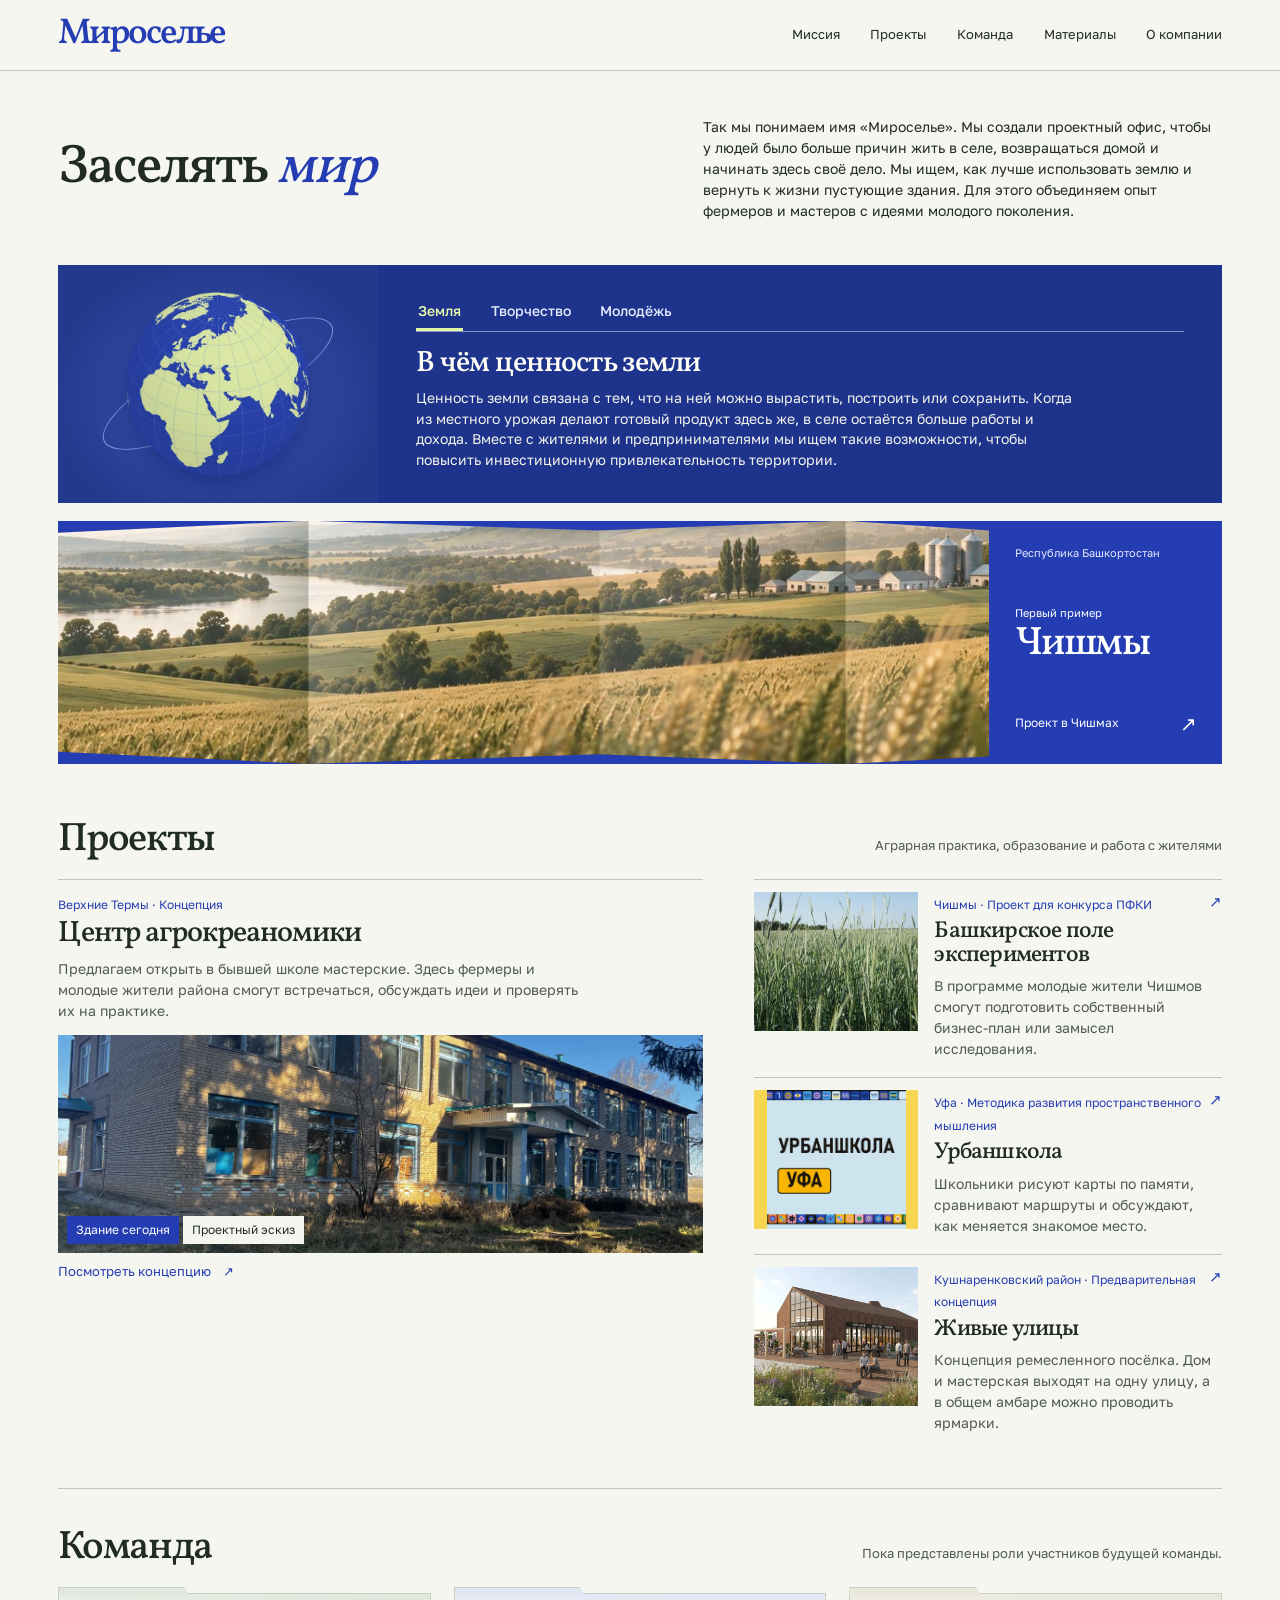
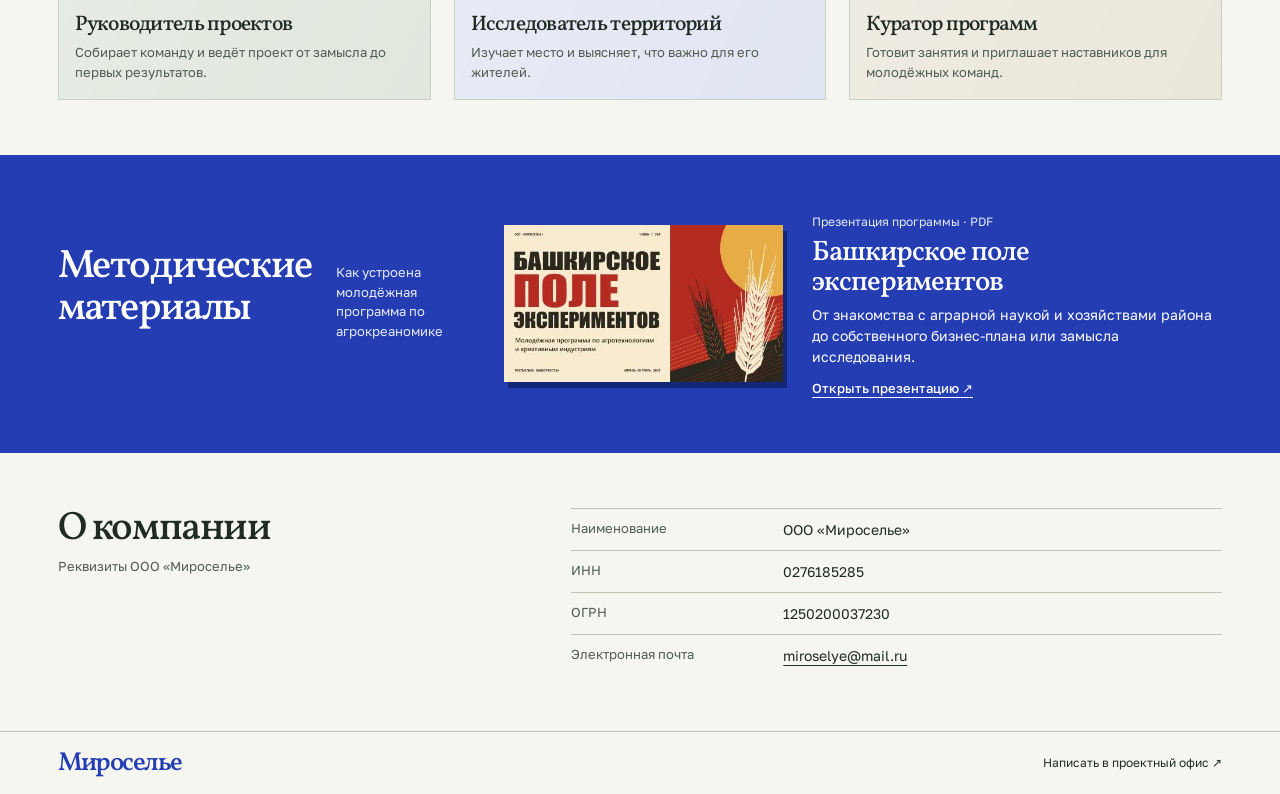
==== commit f9179c4d: "Миссия Мироселья, методика Урбаншколы и проект Живые улицы" ====
--- a/index.html
+++ b/index.html
@@ -6,12 +6,14 @@
   <meta name="theme-color" content="#f6f7f2">
   <title>Мироселье · Проектный офис сельских территорий Башкортостана</title>
   <link rel="stylesheet" href="design/atlas-office.css">
-  <meta name="description" content="ООО «Мироселье» разрабатывает проекты для сельских территорий Башкортостана. Центр агрокреаномики в Верхних Термах, молодёжная программа в Чишмах и Урбаншкола.">
+  <link rel="stylesheet" href="mission.css">
+  <script defer src="mission.js"></script>
+  <meta name="description" content="Миссия «Мироселья» — заселять мир. Развитие сельских территорий через новые возможности для земли, креативные индустрии и работу с молодым поколением.">
   <link rel="canonical" href="https://lignatus.github.io/miroselye/">
   <meta property="og:type" content="website">
   <meta property="og:locale" content="ru_RU">
   <meta property="og:title" content="Мироселье · Проектный офис сельских территорий">
-  <meta property="og:description" content="Сельские территории Башкортостана. Идеи, люди и проекты Чишминского района.">
+  <meta property="og:description" content="Сельские территории, творческие профессии и новое поколение местных авторов. Проекты в Башкортостане.">
   <meta property="og:image" content="https://lignatus.github.io/miroselye/design/fields-sunset.webp">
   <script>
     function openPreviousSection() {
@@ -34,17 +36,29 @@
   </header>
   <main>
     <section class="cover" id="mission" aria-labelledby="mission-title">
-      <div class="cover-copy">
-        <h1 id="mission-title">Проектный офис<br><em>сельских территорий</em></h1>
-        <p>Мы хотим, чтобы жители села могли учиться, работать и начинать своё дело рядом с домом. В Чишминском районе мы предлагаем превратить бывшую школу в мастерские для фермеров и молодёжи.</p>
-        <a class="action" href="#projects">Посмотреть проекты <span aria-hidden="true">↓</span></a>
+      <div class="cover-copy mission-heading">
+        <h1 id="mission-title">Заселять <em>мир</em></h1>
+        <p>Так мы понимаем имя «Мироселье». Мы создали проектный офис, чтобы у людей было больше причин жить в селе, возвращаться домой и начинать здесь своё дело. Мы ищем, как лучше использовать землю и вернуть к жизни пустующие здания. Для этого объединяем опыт фермеров и мастеров с идеями молодого поколения.</p>
+      </div>
+      <div class="mission-atlas" data-mission>
+        <div class="mission-globe" aria-hidden="true"><img src="assets/mission-earth.webp" width="480" height="480" alt=""><span class="orbit"></span></div>
+        <div class="mission-leaves">
+          <div class="mission-choices" hidden aria-label="Подход Мироселья">
+            <button id="tab-earth" aria-controls="leaf-earth" type="button">Земля</button>
+            <button id="tab-craft" aria-controls="leaf-craft" type="button">Творчество</button>
+            <button id="tab-youth" aria-controls="leaf-youth" type="button">Молодёжь</button>
+          </div>
+          <article id="leaf-earth" data-globe="earth"><h2>В чём ценность земли</h2><p>Ценность земли связана с тем, что на ней можно вырастить, построить или сохранить. Когда из местного урожая делают готовый продукт здесь же, в селе остаётся больше работы и дохода. Вместе с жителями и предпринимателями мы ищем такие возможности, чтобы повысить инвестиционную привлекательность территории.</p></article>
+          <article id="leaf-craft" data-globe="craft"><h2>Креативные индустрии на селе</h2><p>У фермера есть продукт и знание своей земли. Дизайнер может помочь ему представить этот продукт покупателям, а ремесленник придумать, что сделать из местного сырья. Так к сельскому хозяйству добавляются новые профессии, у людей появляется больше способов зарабатывать дома.</p></article>
+          <article id="leaf-youth" data-globe="youth"><h2>Как найти своё дело рядом с домом</h2><p>Работая с молодёжью, мы начинаем с того, что ребятам интересно самим. Они могут начертить карту посёлка, предложить идею для хозяйства, обсудить её с фермером и посчитать затраты. Такой опыт помогает понять, где в родном районе пригодятся их способности.</p></article>
+        </div>
       </div>
       <figure class="land">
         <div class="foldout">
           <img src="design/fields-panorama.webp" alt="Панорама полей и реки из концепции пилотной территории Чишминского района" width="1672" height="341" fetchpriority="high">
           <span class="folds" aria-hidden="true"></span>
         </div>
-        <figcaption><span>Республика Башкортостан</span><div><small>Пилотная территория</small><b>Чишмы</b></div><a href="territory.html">О территории <span aria-hidden="true">↗</span></a></figcaption>
+        <figcaption><span>Республика Башкортостан</span><div><small>Первый пример</small><b>Чишмы</b></div><a href="territory.html">Проект в Чишмах <span aria-hidden="true">↗</span></a></figcaption>
       </figure>
     </section>
     <section id="projects" class="projects page-section">
@@ -62,7 +76,8 @@
         </article>
         <div class="sibling-projects">
           <a class="project side-project" href="program.html"><img src="assets/field.webp" alt=""><div class="project-info"><span>Чишмы · Проект для конкурса ПФКИ</span><h3>Башкирское поле экспериментов</h3><p>В программе молодые жители Чишмов смогут подготовить собственный бизнес-план или замысел исследования.</p><i aria-hidden="true">↗</i></div></a>
-          <a class="project side-project" href="urbanschool.html"><img src="assets/urban-game.webp" alt=""><div class="project-info"><span>Уфа · Практика в лицее № 136</span><h3>Урбаншкола</h3><p>Семиклассники уфимского лицея обсудили застройку Сипайлово в формате городских слушаний.</p><i aria-hidden="true">↗</i></div></a>
+          <a class="project side-project urban-method-card" href="urbanschool.html"><img src="assets/urban-method-tile.webp" alt="Урбаншкола Уфа"><div class="project-info"><span>Уфа · Методика развития пространственного мышления</span><h3>Урбаншкола</h3><p>Школьники рисуют карты по памяти, сравнивают маршруты и обсуждают, как меняется знакомое место.</p><i aria-hidden="true">↗</i></div></a>
+          <a class="project side-project" href="living-streets.html"><img src="assets/streets-barn.webp" alt="Общественный амбар в концепции посёлка"><div class="project-info"><span>Кушнаренковский район · Предварительная концепция</span><h3>Живые улицы</h3><p>Концепция ремесленного посёлка. Дом и мастерская выходят на одну улицу, а в общем амбаре можно проводить ярмарки.</p><i aria-hidden="true">↗</i></div></a>
         </div>
       </div>
     </section>
@@ -73,22 +88,12 @@
         <article><h3>Куратор программ</h3><p>Готовит занятия и приглашает наставников для молодёжных команд.</p></article>
       </div>
     </section>
-    <section id="library" class="library page-section">
-      <div><h2>Материалы</h2><p>Концепция территории и документы молодёжной программы.</p></div>
-      <div class="files">
-        <a href="materials/koncepcia.pdf"><span class="book"><img src="assets/covers/koncepcia.webp" alt=""></span><strong>Пилотная территория «Чишмы»</strong><small>Концепция · PDF ↗</small></a>
-        <a href="materials/annotation.pdf"><span class="book"><img src="assets/covers/annotation.webp" alt=""></span><strong>Программа на одной странице</strong><small>Аннотация · PDF ↗</small></a>
-        <a href="materials/presentation.pdf"><span class="book"><img src="assets/covers/presentation.webp" alt=""></span><strong>Башкирское поле экспериментов</strong><small>Презентация · PDF ↗</small></a>
-        <a href="materials/programma.pdf"><span class="book"><img src="assets/covers/programma.webp" alt=""></span><strong>Полное описание программы</strong><small>Проект · PDF ↗</small></a>
-      </div>
+    <section id="library" class="library page-section method-library">
+      <div class="method-heading"><h2>Методические материалы</h2><p>Как устроена молодёжная программа по агрокреаномике</p></div>
+      <a class="method-document" href="materials/presentation.pdf"><img src="assets/covers/presentation.webp" alt="Обложка презентации «Башкирское поле экспериментов»"><div><span>Презентация программы · PDF</span><h3>Башкирское поле экспериментов</h3><p>От знакомства с аграрной наукой и хозяйствами района до собственного бизнес-плана или замысла исследования.</p><strong>Открыть презентацию ↗</strong></div></a>
     </section>
     <section id="company" class="company page-section"><div><h2>О компании</h2><p>Реквизиты ООО «Мироселье»</p></div><dl><div><dt>Наименование</dt><dd>ООО «Мироселье»</dd></div><div><dt>ИНН</dt><dd>0276185285</dd></div><div><dt>ОГРН</dt><dd>1250200037230</dd></div><div><dt>Электронная почта</dt><dd><a href="mailto:miroselye@mail.ru">miroselye@mail.ru</a></dd></div></dl></section>
   </main>
   <footer><a class="wordmark" href="#top">Мироселье</a><a href="mailto:miroselye@mail.ru">Написать в проектный офис ↗</a></footer>
 </body>
 </html>
-
-
-
-
-
--- a/mission.css
+++ b/mission.css
@@ -0,0 +1,49 @@
+/* A leaf in the atlas pairs a globe with the three parts of the mission. */
+.mission-heading { align-items:center; padding-block:clamp(25px,3.5vw,52px); }
+.mission-heading h1 { grid-row:auto; }
+.mission-heading p { max-width:62ch; }
+.mission-atlas { display:grid; grid-template-columns:minmax(175px,.55fr) minmax(0,1.45fr); color:#f9faee; background:#1e348c; margin-bottom:18px; overflow:hidden; }
+.mission-globe { display:grid; place-items:center; position:relative; isolation:isolate; padding:18px; overflow:hidden; background:radial-gradient(ellipse at 50% 55%,#4056b5,#23398c 75%); }
+.mission-globe img { width:clamp(156px,15vw,235px); height:auto; z-index:1; filter:drop-shadow(0 10px 10px #0d206c70); }
+.orbit { position:absolute; width:80%; max-width:320px; height:30%; border:1px solid #8294dd; border-radius:50%; transform:rotate(-27deg); }
+.mission-leaves { padding:clamp(20px,2.5vw,36px) clamp(20px,3vw,50px); align-self:center; min-width:0; }
+.mission-choices { display:flex; flex-wrap:wrap; align-items:center; column-gap:clamp(14px,2vw,28px); border-bottom:1px solid #8997c8; margin-bottom:17px; }
+.mission-choices[hidden],.mission-leaves article[hidden] { display:none; }
+.mission-choices button { appearance:none; border:0; border-bottom:3px solid transparent; border-radius:0; background:none; padding:5px 2px 8px; color:#e6ebff; font:500 14px/1.25 var(--sans); cursor:pointer; }
+.mission-choices button[aria-selected=true] { color:#efffad; border-color:#e3f7a4; }
+.mission-choices button:hover { text-decoration:underline; text-underline-offset:4px; }
+.mission-atlas :focus-visible { outline:2px solid #efffad; outline-offset:3px; }
+.mission-leaves h2 { color:#fffef7; font-size:clamp(23px,2.3vw,34px); letter-spacing:-.025em; margin:0 0 8px; }
+.mission-leaves p { max-width:74ch; color:#f3f4ed; font-size:clamp(14px,1.09vw,16px); line-height:1.48; }
+.mission-leaves article + article { margin-top:16px; }
+.mission-atlas[data-ready] article { margin-top:0; }
+.mission-atlas[data-ready] .mission-leaves { touch-action:pan-y; }
+.urban-method-card img { object-fit:contain; background:#f6d550; }
+.method-library { display:grid; grid-template-columns:minmax(200px,.85fr) minmax(0,1.6fr); gap:clamp(22px,5vw,84px); align-items:center; }
+.library .method-heading { display:block; margin:0; }
+.library .method-heading p { margin-top:10px; color:#e9ecfa; max-width:34ch; }
+.method-document { display:grid; grid-template-columns:minmax(120px,.68fr) minmax(0,1fr); gap:clamp(16px,2.3vw,32px); align-items:center; color:white; }
+.method-document img { width:100%; box-shadow:4px 6px 0 #142777; }
+.method-document span { color:#e7ebf7; font-size:12px; }
+.method-document h3 { font-size:clamp(21px,2.2vw,32px); margin:7px 0; }
+.method-document p { font-size:14px; max-width:48ch; }
+.method-document strong { display:inline-block; margin-top:12px; font-weight:500; font-size:13px; text-decoration:underline; text-underline-offset:4px; }
+.method-document:hover { text-decoration:none; }.method-document:hover strong { text-decoration-thickness:2px; }
+@media(max-width:760px) { .method-library { grid-template-columns:1fr; }.method-document { grid-template-columns:minmax(110px,.6fr) 1fr; }.mission-atlas{grid-template-columns:24% 1fr}.mission-globe{padding:4px}.mission-globe img{width:100%} }
+@media(max-width:560px) {
+ .mission-heading p { margin-bottom:0; }
+ .mission-atlas { position:relative; display:block; margin-bottom:14px; }
+ .mission-globe { position:absolute; z-index:0; top:5px; right:4px; width:61px; height:61px; background:none; padding:0; }
+ .mission-globe .orbit { width:95%; }.mission-globe img { width:55px; filter:none; }
+ .mission-leaves { position:relative; padding:15px; }
+ .mission-choices { margin-right:52px; column-gap:10px; margin-bottom:15px; }
+ .mission-choices button { font-size:12px; min-height:36px; padding-inline:0; }
+ .mission-leaves h2 { max-width:90%; font-size:24px; }.mission-leaves p { font-size:14px; }
+ .method-document { grid-template-columns:minmax(95px, .75fr) 1.25fr; gap:14px; }.method-document p {font-size:13px}.method-document h3{font-size:20px;}
+}
+@media(prefers-reduced-motion:no-preference) {
+ .mission-leaves article.show-leaf { animation:open-leaf .22s ease-out; }
+ .mission-globe img.turn { animation:turn-leaf .32s ease-out; }
+ @keyframes open-leaf { from{opacity:.65;transform:translateX(4px)} to{opacity:1;transform:translateX(0)} }
+ @keyframes turn-leaf { from{transform:rotate(-5deg)} to{transform:rotate(0)} }
+}
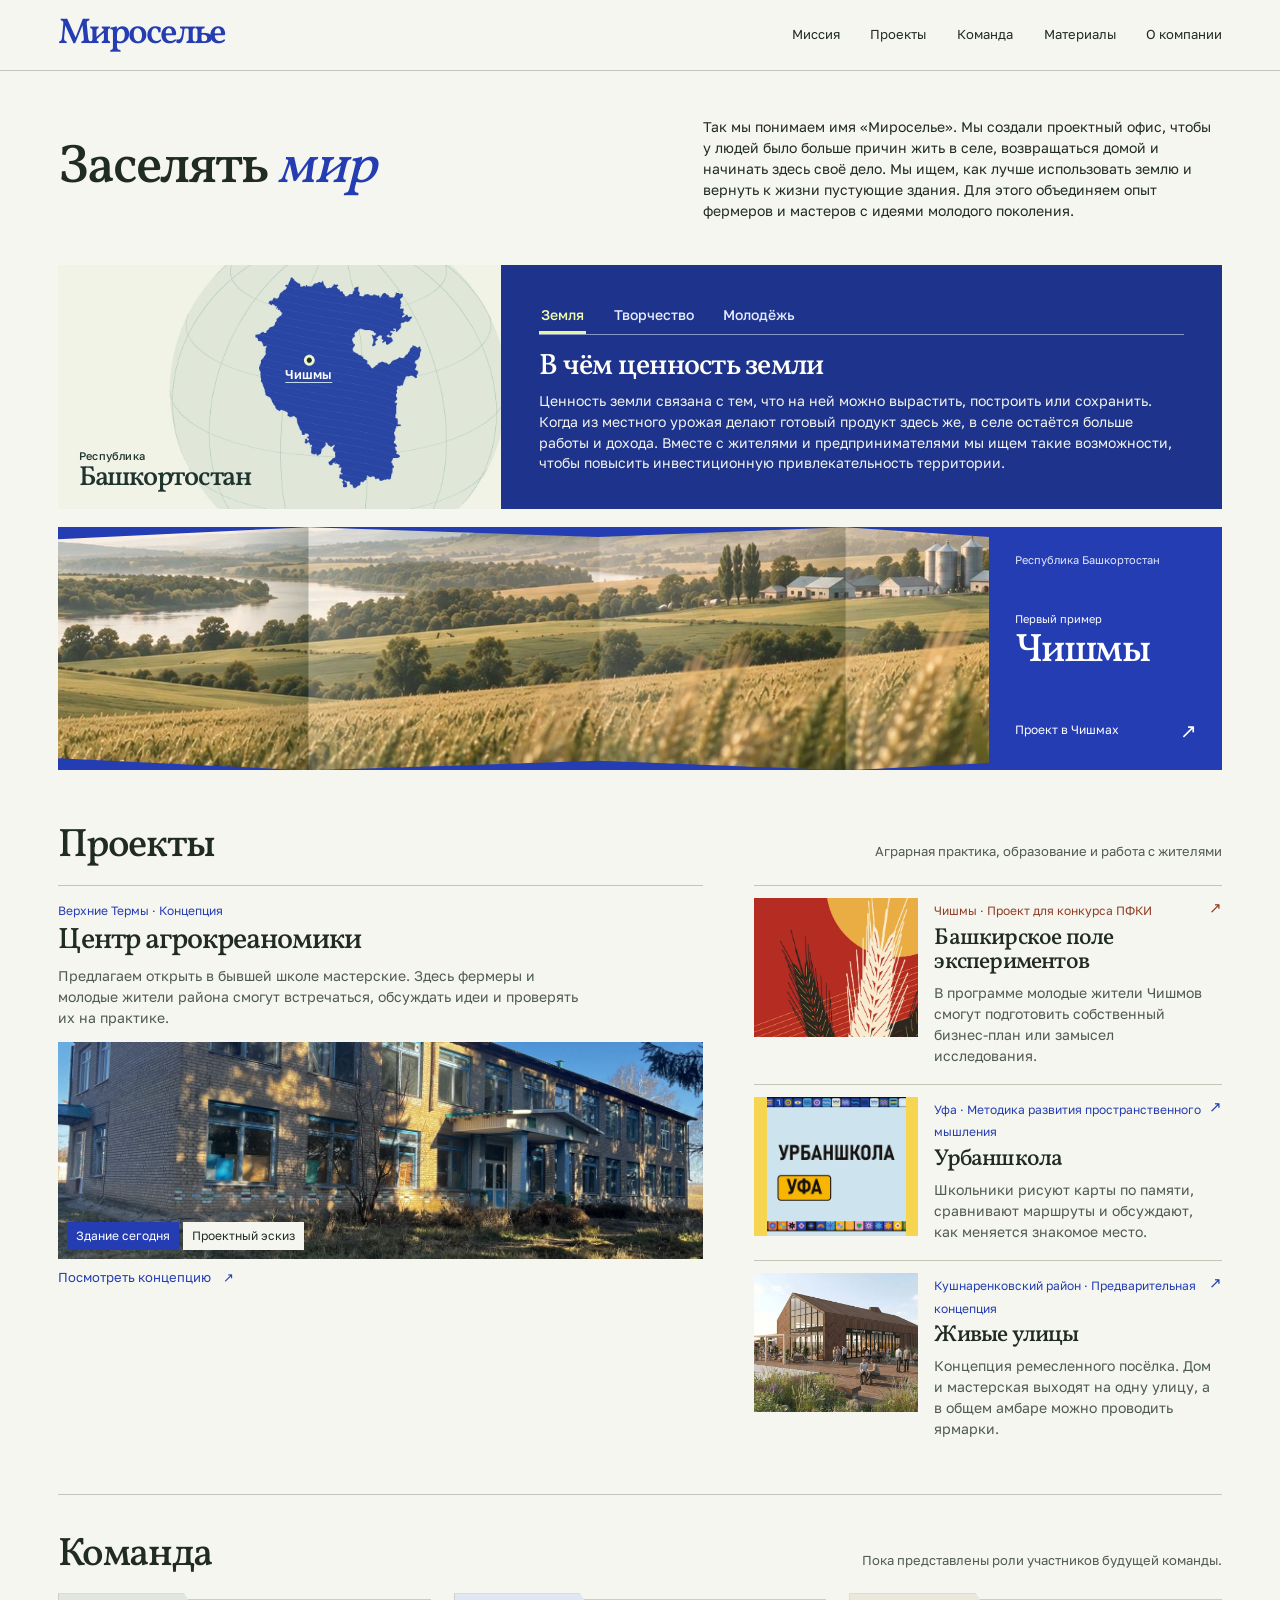
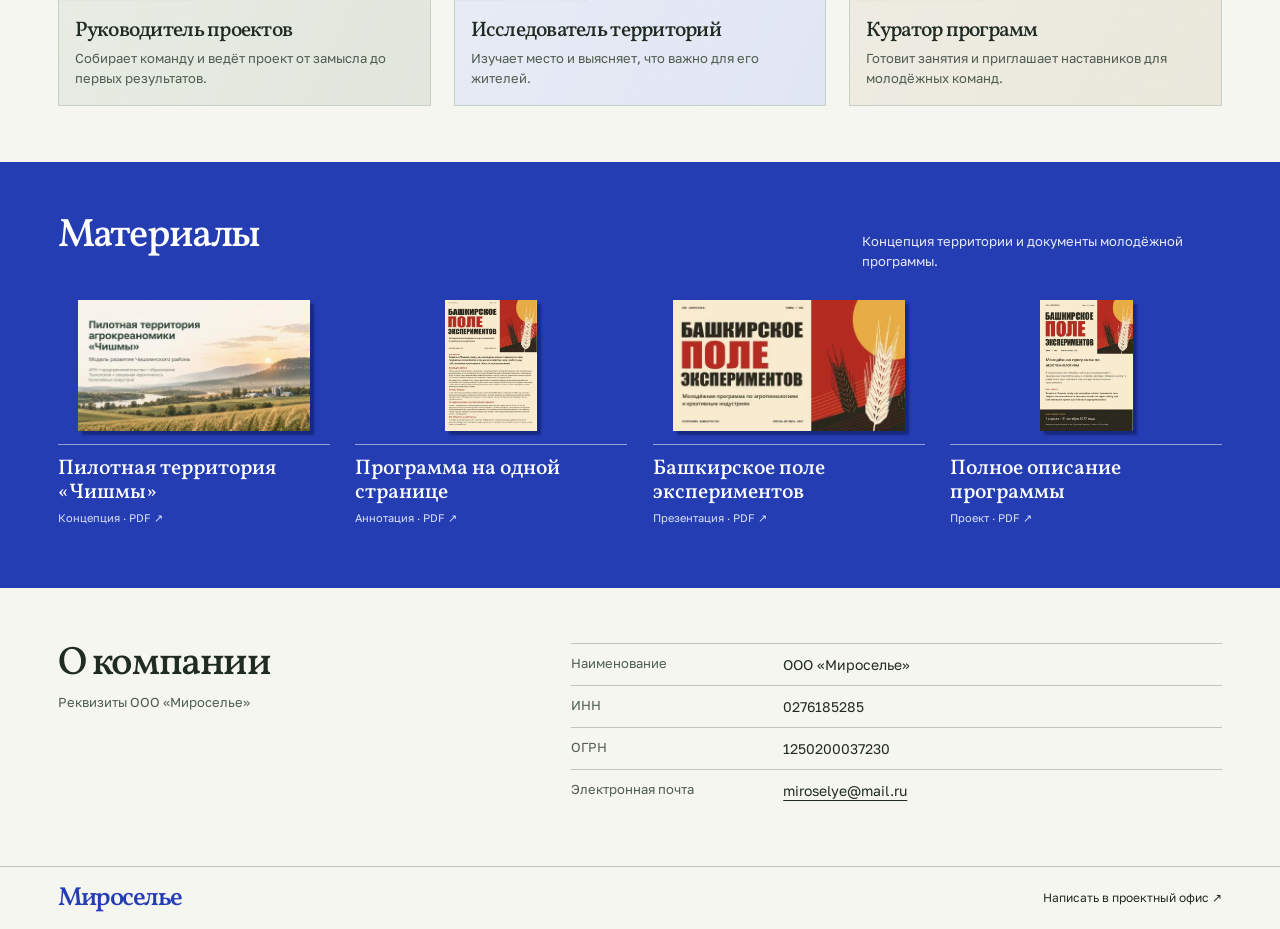
==== commit 3a46df8b: "Башкортостан крупным планом, аграрный плакат и библиотека материалов" ====
--- a/index.html
+++ b/index.html
@@ -41,16 +41,22 @@
         <p>Так мы понимаем имя «Мироселье». Мы создали проектный офис, чтобы у людей было больше причин жить в селе, возвращаться домой и начинать здесь своё дело. Мы ищем, как лучше использовать землю и вернуть к жизни пустующие здания. Для этого объединяем опыт фермеров и мастеров с идеями молодого поколения.</p>
       </div>
       <div class="mission-atlas" data-mission>
-        <div class="mission-globe" aria-hidden="true"><img src="assets/mission-earth.webp" width="480" height="480" alt=""><span class="orbit"></span></div>
+        <div class="mission-globe">
+          <figure class="locator-plate">
+            <img src="assets/bashkortostan-globe.webp" width="1200" height="660" alt="Карта Башкортостана. Чишмы отмечены в западной части республики.">
+            <a class="locator-town" href="territory.html" aria-label="Чишмы, открыть проект на территории">Чишмы</a>
+            <figcaption><small>Республика</small><strong>Башкортостан</strong></figcaption>
+          </figure>
+        </div>
         <div class="mission-leaves">
           <div class="mission-choices" hidden aria-label="Подход Мироселья">
             <button id="tab-earth" aria-controls="leaf-earth" type="button">Земля</button>
             <button id="tab-craft" aria-controls="leaf-craft" type="button">Творчество</button>
             <button id="tab-youth" aria-controls="leaf-youth" type="button">Молодёжь</button>
           </div>
-          <article id="leaf-earth" data-globe="earth"><h2>В чём ценность земли</h2><p>Ценность земли связана с тем, что на ней можно вырастить, построить или сохранить. Когда из местного урожая делают готовый продукт здесь же, в селе остаётся больше работы и дохода. Вместе с жителями и предпринимателями мы ищем такие возможности, чтобы повысить инвестиционную привлекательность территории.</p></article>
-          <article id="leaf-craft" data-globe="craft"><h2>Креативные индустрии на селе</h2><p>У фермера есть продукт и знание своей земли. Дизайнер может помочь ему представить этот продукт покупателям, а ремесленник придумать, что сделать из местного сырья. Так к сельскому хозяйству добавляются новые профессии, у людей появляется больше способов зарабатывать дома.</p></article>
-          <article id="leaf-youth" data-globe="youth"><h2>Как найти своё дело рядом с домом</h2><p>Работая с молодёжью, мы начинаем с того, что ребятам интересно самим. Они могут начертить карту посёлка, предложить идею для хозяйства, обсудить её с фермером и посчитать затраты. Такой опыт помогает понять, где в родном районе пригодятся их способности.</p></article>
+          <article id="leaf-earth"><h2>В чём ценность земли</h2><p>Ценность земли связана с тем, что на ней можно вырастить, построить или сохранить. Когда из местного урожая делают готовый продукт здесь же, в селе остаётся больше работы и дохода. Вместе с жителями и предпринимателями мы ищем такие возможности, чтобы повысить инвестиционную привлекательность территории.</p></article>
+          <article id="leaf-craft"><h2>Креативные индустрии на селе</h2><p>У фермера есть продукт и знание своей земли. Дизайнер может помочь ему представить этот продукт покупателям, а ремесленник придумать, что сделать из местного сырья. Так к сельскому хозяйству добавляются новые профессии, у людей появляется больше способов зарабатывать дома.</p></article>
+          <article id="leaf-youth"><h2>Как найти своё дело рядом с домом</h2><p>Работая с молодёжью, мы начинаем с того, что ребятам интересно самим. Они могут начертить карту посёлка, предложить идею для хозяйства, обсудить её с фермером и посчитать затраты. Такой опыт помогает понять, где в родном районе пригодятся их способности.</p></article>
         </div>
       </div>
       <figure class="land">
@@ -75,7 +81,7 @@
           <a class="read-project" href="territory.html">Посмотреть концепцию <span aria-hidden="true">↗</span></a>
         </article>
         <div class="sibling-projects">
-          <a class="project side-project" href="program.html"><img src="assets/field.webp" alt=""><div class="project-info"><span>Чишмы · Проект для конкурса ПФКИ</span><h3>Башкирское поле экспериментов</h3><p>В программе молодые жители Чишмов смогут подготовить собственный бизнес-план или замысел исследования.</p><i aria-hidden="true">↗</i></div></a>
+          <a class="project side-project field-program-card" href="program.html"><img src="assets/program-grain.webp" alt=""><div class="project-info"><span>Чишмы · Проект для конкурса ПФКИ</span><h3>Башкирское поле экспериментов</h3><p>В программе молодые жители Чишмов смогут подготовить собственный бизнес-план или замысел исследования.</p><i aria-hidden="true">↗</i></div></a>
           <a class="project side-project urban-method-card" href="urbanschool.html"><img src="assets/urban-method-tile.webp" alt="Урбаншкола Уфа"><div class="project-info"><span>Уфа · Методика развития пространственного мышления</span><h3>Урбаншкола</h3><p>Школьники рисуют карты по памяти, сравнивают маршруты и обсуждают, как меняется знакомое место.</p><i aria-hidden="true">↗</i></div></a>
           <a class="project side-project" href="living-streets.html"><img src="assets/streets-barn.webp" alt="Общественный амбар в концепции посёлка"><div class="project-info"><span>Кушнаренковский район · Предварительная концепция</span><h3>Живые улицы</h3><p>Концепция ремесленного посёлка. Дом и мастерская выходят на одну улицу, а в общем амбаре можно проводить ярмарки.</p><i aria-hidden="true">↗</i></div></a>
         </div>
@@ -88,9 +94,14 @@
         <article><h3>Куратор программ</h3><p>Готовит занятия и приглашает наставников для молодёжных команд.</p></article>
       </div>
     </section>
-    <section id="library" class="library page-section method-library">
-      <div class="method-heading"><h2>Методические материалы</h2><p>Как устроена молодёжная программа по агрокреаномике</p></div>
-      <a class="method-document" href="materials/presentation.pdf"><img src="assets/covers/presentation.webp" alt="Обложка презентации «Башкирское поле экспериментов»"><div><span>Презентация программы · PDF</span><h3>Башкирское поле экспериментов</h3><p>От знакомства с аграрной наукой и хозяйствами района до собственного бизнес-плана или замысла исследования.</p><strong>Открыть презентацию ↗</strong></div></a>
+    <section id="library" class="library page-section">
+      <div><h2>Материалы</h2><p>Концепция территории и документы молодёжной программы.</p></div>
+      <div class="files">
+        <a href="materials/koncepcia.pdf"><span class="book"><img src="assets/covers/koncepcia.webp" alt="" loading="lazy"></span><strong>Пилотная территория «Чишмы»</strong><small>Концепция · PDF ↗</small></a>
+        <a href="materials/annotation.pdf"><span class="book"><img src="assets/covers/annotation.webp" alt="" loading="lazy"></span><strong>Программа на одной странице</strong><small>Аннотация · PDF ↗</small></a>
+        <a href="materials/presentation.pdf"><span class="book"><img src="assets/covers/presentation.webp" alt="" loading="lazy"></span><strong>Башкирское поле экспериментов</strong><small>Презентация · PDF ↗</small></a>
+        <a href="materials/programma.pdf"><span class="book"><img src="assets/covers/programma.webp" alt="" loading="lazy"></span><strong>Полное описание программы</strong><small>Проект · PDF ↗</small></a>
+      </div>
     </section>
     <section id="company" class="company page-section"><div><h2>О компании</h2><p>Реквизиты ООО «Мироселье»</p></div><dl><div><dt>Наименование</dt><dd>ООО «Мироселье»</dd></div><div><dt>ИНН</dt><dd>0276185285</dd></div><div><dt>ОГРН</dt><dd>1250200037230</dd></div><div><dt>Электронная почта</dt><dd><a href="mailto:miroselye@mail.ru">miroselye@mail.ru</a></dd></div></dl></section>
   </main>
--- a/mission.css
+++ b/mission.css
@@ -2,10 +2,18 @@
 .mission-heading { align-items:center; padding-block:clamp(25px,3.5vw,52px); }
 .mission-heading h1 { grid-row:auto; }
 .mission-heading p { max-width:62ch; }
-.mission-atlas { display:grid; grid-template-columns:minmax(175px,.55fr) minmax(0,1.45fr); color:#f9faee; background:#1e348c; margin-bottom:18px; overflow:hidden; }
-.mission-globe { display:grid; place-items:center; position:relative; isolation:isolate; padding:18px; overflow:hidden; background:radial-gradient(ellipse at 50% 55%,#4056b5,#23398c 75%); }
-.mission-globe img { width:clamp(156px,15vw,235px); height:auto; z-index:1; filter:drop-shadow(0 10px 10px #0d206c70); }
-.orbit { position:absolute; width:80%; max-width:320px; height:30%; border:1px solid #8294dd; border-radius:50%; transform:rotate(-27deg); }
+.mission-atlas { display:grid; grid-template-columns:minmax(255px,.86fr) minmax(0,1.4fr); color:#f9faee; background:#1e348c; margin-bottom:18px; overflow:hidden; }
+.mission-globe {
+  display:grid; place-items:center; overflow:hidden; background:#f2f3e8;
+}
+.locator-plate { width:100%; position:relative; color:#1f342e; }
+.locator-plate img { width:100%; height:auto; }
+.locator-plate figcaption { position:absolute; left:4.8%; bottom:6.5%; }
+.locator-plate small { display:block; font:500 11px/1.45 var(--sans); letter-spacing:.02em; }
+.locator-plate strong { display:block; font:530 clamp(20px,2.15vw,32px)/1.08 var(--serif); letter-spacing:-.045em; }
+.locator-town { position:absolute; left:56.68%; top:38.96%; transform:translateX(-50%); padding:8px 3px; font:570 clamp(12px,1vw,15px)/1 var(--sans); color:white; text-decoration:underline; text-underline-offset:3px; text-decoration-color:#c2dbef; }
+.locator-town:hover { text-decoration-thickness:2px; }
+.mission-globe .locator-town:focus-visible { outline:2px solid white; outline-offset:0; }
 .mission-leaves { padding:clamp(20px,2.5vw,36px) clamp(20px,3vw,50px); align-self:center; min-width:0; }
 .mission-choices { display:flex; flex-wrap:wrap; align-items:center; column-gap:clamp(14px,2vw,28px); border-bottom:1px solid #8997c8; margin-bottom:17px; }
 .mission-choices[hidden],.mission-leaves article[hidden] { display:none; }
@@ -19,31 +27,19 @@
 .mission-atlas[data-ready] article { margin-top:0; }
 .mission-atlas[data-ready] .mission-leaves { touch-action:pan-y; }
 .urban-method-card img { object-fit:contain; background:#f6d550; }
-.method-library { display:grid; grid-template-columns:minmax(200px,.85fr) minmax(0,1.6fr); gap:clamp(22px,5vw,84px); align-items:center; }
-.library .method-heading { display:block; margin:0; }
-.library .method-heading p { margin-top:10px; color:#e9ecfa; max-width:34ch; }
-.method-document { display:grid; grid-template-columns:minmax(120px,.68fr) minmax(0,1fr); gap:clamp(16px,2.3vw,32px); align-items:center; color:white; }
-.method-document img { width:100%; box-shadow:4px 6px 0 #142777; }
-.method-document span { color:#e7ebf7; font-size:12px; }
-.method-document h3 { font-size:clamp(21px,2.2vw,32px); margin:7px 0; }
-.method-document p { font-size:14px; max-width:48ch; }
-.method-document strong { display:inline-block; margin-top:12px; font-weight:500; font-size:13px; text-decoration:underline; text-underline-offset:4px; }
-.method-document:hover { text-decoration:none; }.method-document:hover strong { text-decoration-thickness:2px; }
-@media(max-width:760px) { .method-library { grid-template-columns:1fr; }.method-document { grid-template-columns:minmax(110px,.6fr) 1fr; }.mission-atlas{grid-template-columns:24% 1fr}.mission-globe{padding:4px}.mission-globe img{width:100%} }
-@media(max-width:560px) {
+.field-program-card .project-info>span, .field-program-card .project-info i { color:#923d23; }
+.field-program-card img { object-position:center; }
+@media(max-width:660px) {
  .mission-heading p { margin-bottom:0; }
- .mission-atlas { position:relative; display:block; margin-bottom:14px; }
- .mission-globe { position:absolute; z-index:0; top:5px; right:4px; width:61px; height:61px; background:none; padding:0; }
- .mission-globe .orbit { width:95%; }.mission-globe img { width:55px; filter:none; }
- .mission-leaves { position:relative; padding:15px; }
- .mission-choices { margin-right:52px; column-gap:10px; margin-bottom:15px; }
- .mission-choices button { font-size:12px; min-height:36px; padding-inline:0; }
- .mission-leaves h2 { max-width:90%; font-size:24px; }.mission-leaves p { font-size:14px; }
- .method-document { grid-template-columns:minmax(95px, .75fr) 1.25fr; gap:14px; }.method-document p {font-size:13px}.method-document h3{font-size:20px;}
+ .mission-atlas { grid-template-columns:minmax(0,1fr); margin-bottom:14px; }
+ .locator-plate { max-width:480px; }
+ .mission-leaves { padding:12px 16px 20px; }
+ .mission-choices { column-gap:16px; margin-bottom:14px; }
+ .mission-choices button { font-size:13px; min-height:40px; }
+ .mission-leaves h2 { font-size:24px; }
+ .mission-leaves p { font-size:14px; }
 }
 @media(prefers-reduced-motion:no-preference) {
  .mission-leaves article.show-leaf { animation:open-leaf .22s ease-out; }
- .mission-globe img.turn { animation:turn-leaf .32s ease-out; }
  @keyframes open-leaf { from{opacity:.65;transform:translateX(4px)} to{opacity:1;transform:translateX(0)} }
- @keyframes turn-leaf { from{transform:rotate(-5deg)} to{transform:rotate(0)} }
 }
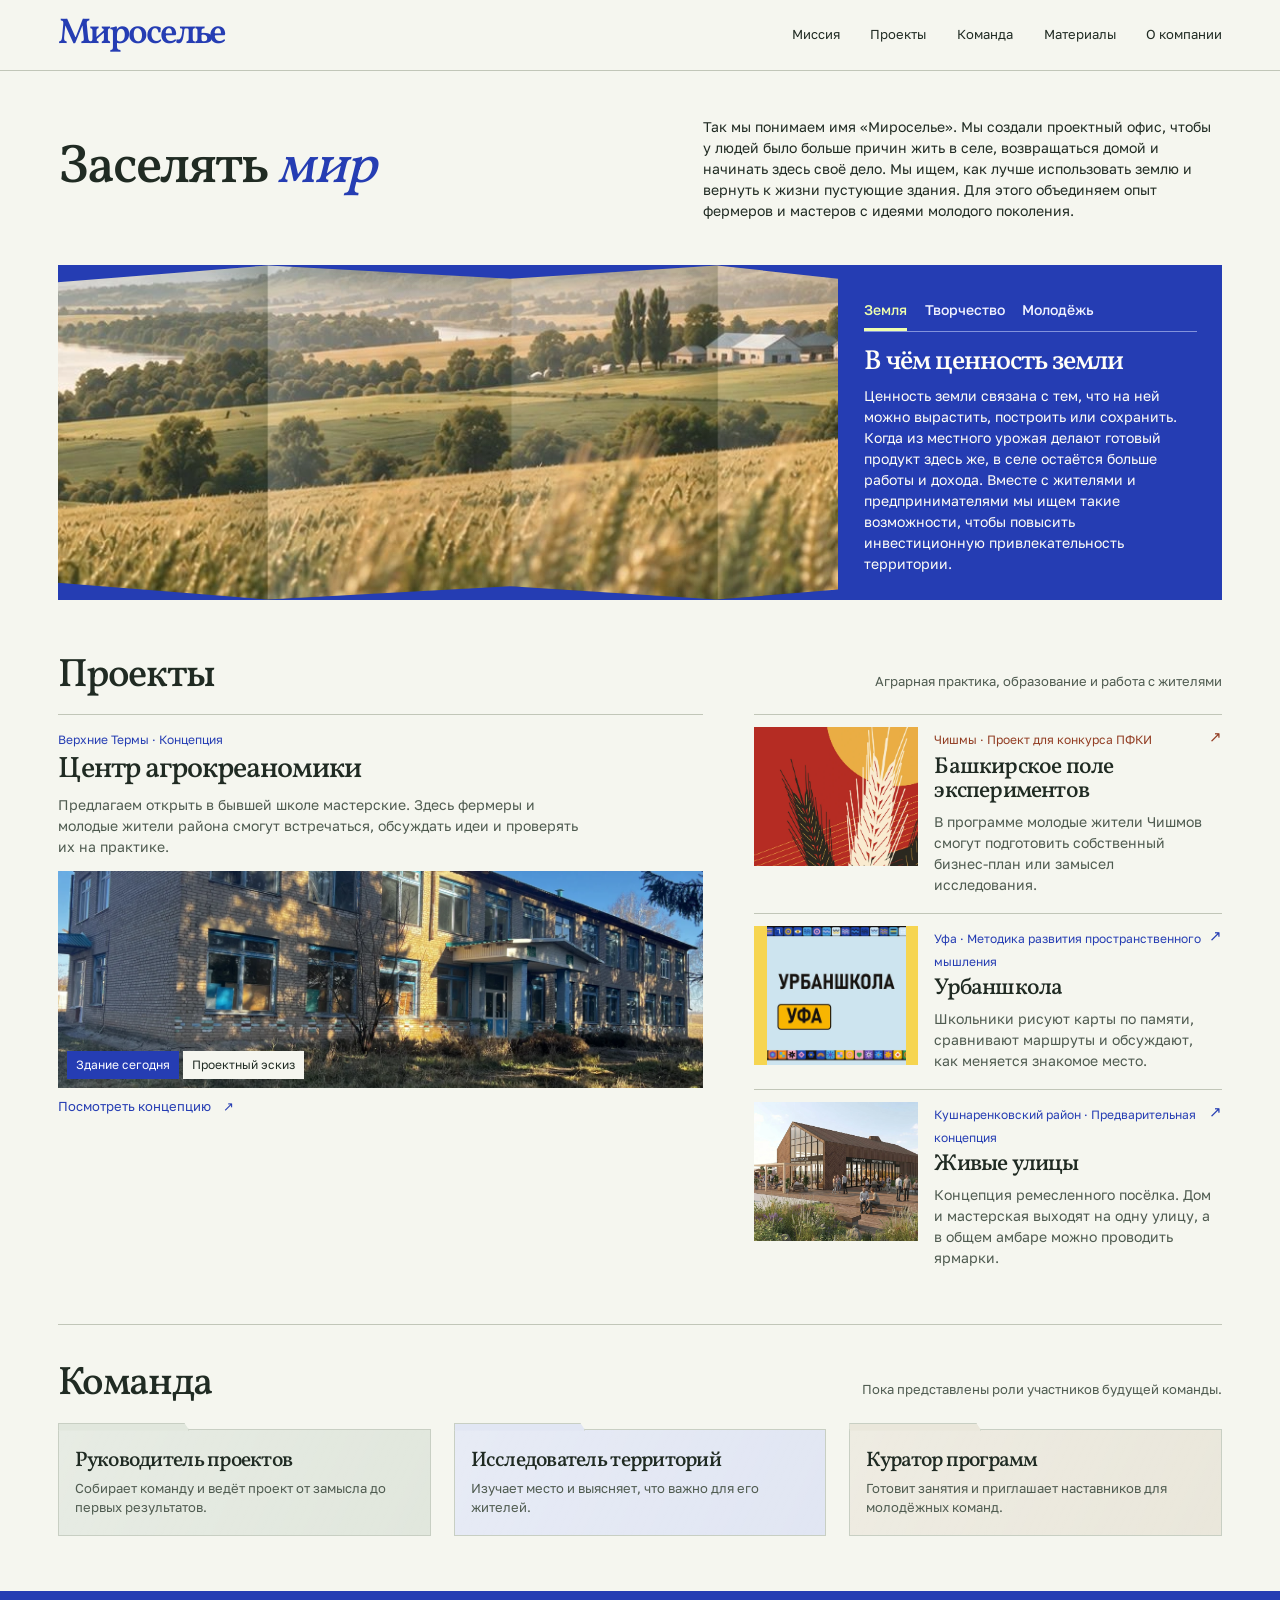
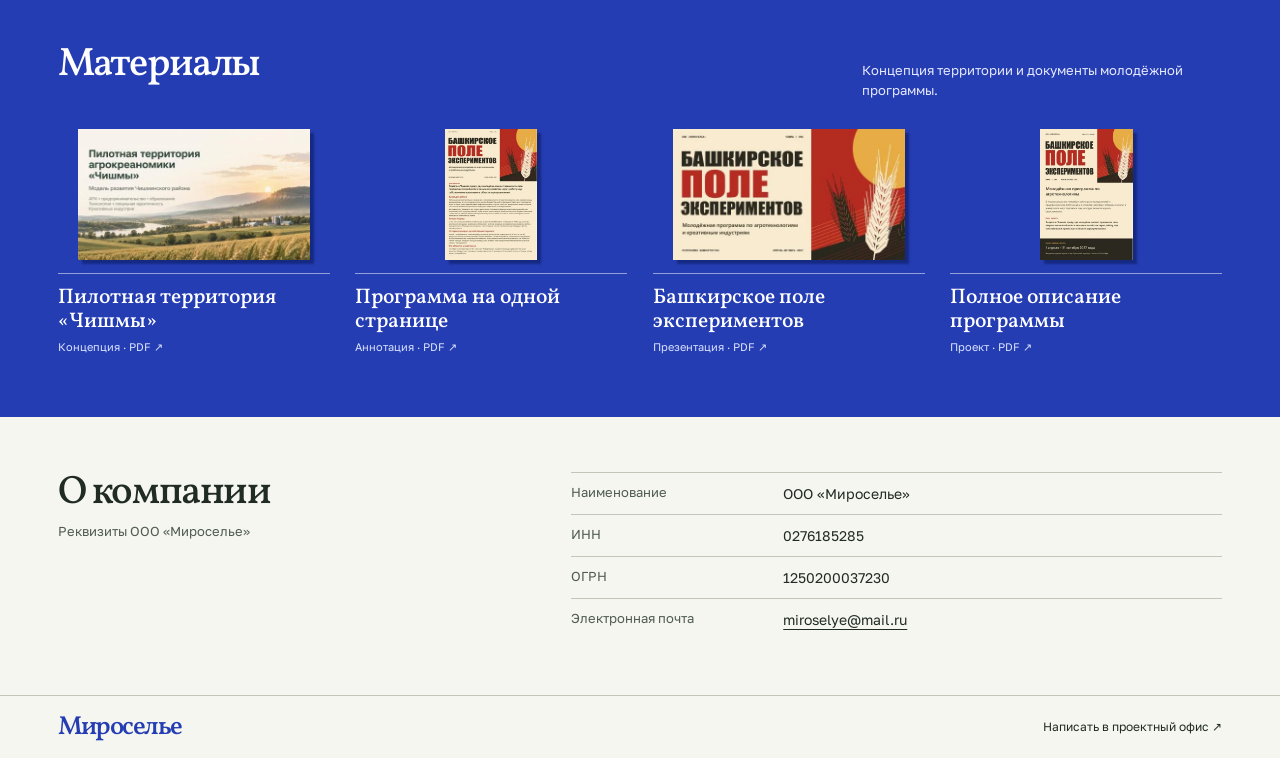
==== commit 7c2b3ffa: "Три ценности Мироселья рядом с панорамой полей" ====
--- a/index.html
+++ b/index.html
@@ -6,8 +6,8 @@
   <meta name="theme-color" content="#f6f7f2">
   <title>Мироселье · Проектный офис сельских территорий Башкортостана</title>
   <link rel="stylesheet" href="design/atlas-office.css">
-  <link rel="stylesheet" href="mission.css">
-  <script defer src="mission.js"></script>
+  <link rel="stylesheet" href="mission.css?v=panorama">
+  <script defer src="mission.js?v=panorama"></script>
   <meta name="description" content="Миссия «Мироселья» — заселять мир. Развитие сельских территорий через новые возможности для земли, креативные индустрии и работу с молодым поколением.">
   <link rel="canonical" href="https://lignatus.github.io/miroselye/">
   <meta property="og:type" content="website">
@@ -40,32 +40,24 @@
         <h1 id="mission-title">Заселять <em>мир</em></h1>
         <p>Так мы понимаем имя «Мироселье». Мы создали проектный офис, чтобы у людей было больше причин жить в селе, возвращаться домой и начинать здесь своё дело. Мы ищем, как лучше использовать землю и вернуть к жизни пустующие здания. Для этого объединяем опыт фермеров и мастеров с идеями молодого поколения.</p>
       </div>
-      <div class="mission-atlas" data-mission>
-        <div class="mission-globe">
-          <figure class="locator-plate">
-            <img src="assets/bashkortostan-globe.webp" width="1200" height="660" alt="Карта Башкортостана. Чишмы отмечены в западной части республики.">
-            <a class="locator-town" href="territory.html" aria-label="Чишмы, открыть проект на территории">Чишмы</a>
-            <figcaption><small>Республика</small><strong>Башкортостан</strong></figcaption>
-          </figure>
+      <div class="mission-panorama" data-mission>
+        <div class="foldout">
+          <img src="design/fields-panorama.webp" alt="Река среди полей и лесополос. На пригорке видны фермерские постройки." width="1672" height="341" fetchpriority="high">
+          <span class="folds" aria-hidden="true"></span>
         </div>
         <div class="mission-leaves">
-          <div class="mission-choices" hidden aria-label="Подход Мироселья">
+          <div class="mission-choices" hidden aria-label="Ценности Мироселья">
             <button id="tab-earth" aria-controls="leaf-earth" type="button">Земля</button>
             <button id="tab-craft" aria-controls="leaf-craft" type="button">Творчество</button>
             <button id="tab-youth" aria-controls="leaf-youth" type="button">Молодёжь</button>
           </div>
-          <article id="leaf-earth"><h2>В чём ценность земли</h2><p>Ценность земли связана с тем, что на ней можно вырастить, построить или сохранить. Когда из местного урожая делают готовый продукт здесь же, в селе остаётся больше работы и дохода. Вместе с жителями и предпринимателями мы ищем такие возможности, чтобы повысить инвестиционную привлекательность территории.</p></article>
-          <article id="leaf-craft"><h2>Креативные индустрии на селе</h2><p>У фермера есть продукт и знание своей земли. Дизайнер может помочь ему представить этот продукт покупателям, а ремесленник придумать, что сделать из местного сырья. Так к сельскому хозяйству добавляются новые профессии, у людей появляется больше способов зарабатывать дома.</p></article>
-          <article id="leaf-youth"><h2>Как найти своё дело рядом с домом</h2><p>Работая с молодёжью, мы начинаем с того, что ребятам интересно самим. Они могут начертить карту посёлка, предложить идею для хозяйства, обсудить её с фермером и посчитать затраты. Такой опыт помогает понять, где в родном районе пригодятся их способности.</p></article>
+          <div class="mission-pages">
+            <article id="leaf-earth"><h2>В чём ценность земли</h2><p>Ценность земли связана с тем, что на ней можно вырастить, построить или сохранить. Когда из местного урожая делают готовый продукт здесь же, в селе остаётся больше работы и дохода. Вместе с жителями и предпринимателями мы ищем такие возможности, чтобы повысить инвестиционную привлекательность территории.</p></article>
+            <article id="leaf-craft"><h2>Креативные индустрии на селе</h2><p>У фермера есть продукт и знание своей земли. Дизайнер может помочь ему представить этот продукт покупателям, а ремесленник придумать, что сделать из местного сырья. Так к сельскому хозяйству добавляются новые профессии, у людей появляется больше способов зарабатывать дома.</p></article>
+            <article id="leaf-youth"><h2>Как найти своё дело рядом с домом</h2><p>Работая с молодёжью, мы начинаем с того, что ребятам интересно самим. Они могут начертить карту посёлка, предложить идею для хозяйства, обсудить её с фермером и посчитать затраты. Такой опыт помогает понять, где в родном районе пригодятся их способности.</p></article>
+          </div>
         </div>
       </div>
-      <figure class="land">
-        <div class="foldout">
-          <img src="design/fields-panorama.webp" alt="Панорама полей и реки из концепции пилотной территории Чишминского района" width="1672" height="341" fetchpriority="high">
-          <span class="folds" aria-hidden="true"></span>
-        </div>
-        <figcaption><span>Республика Башкортостан</span><div><small>Первый пример</small><b>Чишмы</b></div><a href="territory.html">Проект в Чишмах <span aria-hidden="true">↗</span></a></figcaption>
-      </figure>
     </section>
     <section id="projects" class="projects page-section">
       <div class="section-line"><h2>Проекты</h2><p>Аграрная практика, образование и работа с жителями</p></div>
--- a/mission.css
+++ b/mission.css
@@ -1,45 +1,57 @@
-/* A leaf in the atlas pairs a globe with the three parts of the mission. */
 .mission-heading { align-items:center; padding-block:clamp(25px,3.5vw,52px); }
 .mission-heading h1 { grid-row:auto; }
 .mission-heading p { max-width:62ch; }
-.mission-atlas { display:grid; grid-template-columns:minmax(255px,.86fr) minmax(0,1.4fr); color:#f9faee; background:#1e348c; margin-bottom:18px; overflow:hidden; }
-.mission-globe {
-  display:grid; place-items:center; overflow:hidden; background:#f2f3e8;
+
+.mission-panorama {
+  display:grid;
+  grid-template-columns:minmax(0,1fr) clamp(340px,33%,440px);
+  color:#fffef7;
+  background:var(--blue);
 }
-.locator-plate { width:100%; position:relative; color:#1f342e; }
-.locator-plate img { width:100%; height:auto; }
-.locator-plate figcaption { position:absolute; left:4.8%; bottom:6.5%; }
-.locator-plate small { display:block; font:500 11px/1.45 var(--sans); letter-spacing:.02em; }
-.locator-plate strong { display:block; font:530 clamp(20px,2.15vw,32px)/1.08 var(--serif); letter-spacing:-.045em; }
-.locator-town { position:absolute; left:56.68%; top:38.96%; transform:translateX(-50%); padding:8px 3px; font:570 clamp(12px,1vw,15px)/1 var(--sans); color:white; text-decoration:underline; text-underline-offset:3px; text-decoration-color:#c2dbef; }
-.locator-town:hover { text-decoration-thickness:2px; }
-.mission-globe .locator-town:focus-visible { outline:2px solid white; outline-offset:0; }
-.mission-leaves { padding:clamp(20px,2.5vw,36px) clamp(20px,3vw,50px); align-self:center; min-width:0; }
-.mission-choices { display:flex; flex-wrap:wrap; align-items:center; column-gap:clamp(14px,2vw,28px); border-bottom:1px solid #8997c8; margin-bottom:17px; }
-.mission-choices[hidden],.mission-leaves article[hidden] { display:none; }
-.mission-choices button { appearance:none; border:0; border-bottom:3px solid transparent; border-radius:0; background:none; padding:5px 2px 8px; color:#e6ebff; font:500 14px/1.25 var(--sans); cursor:pointer; }
-.mission-choices button[aria-selected=true] { color:#efffad; border-color:#e3f7a4; }
+.mission-panorama .foldout { height:auto; min-height:240px; overflow:hidden; }
+.mission-panorama .foldout img { position:absolute; inset:0; object-position:62% center; }
+.mission-panorama[data-ready] { touch-action:pan-y pinch-zoom; }
+.mission-leaves { min-width:0; padding:clamp(18px,2vw,28px); }
+.mission-choices { display:flex; align-items:center; gap:clamp(12px,1.4vw,22px); border-bottom:1px solid #8393dc; margin-bottom:16px; }
+.mission-choices[hidden] { display:none; }
+.mission-choices button {
+  appearance:none;
+  background:none;
+  border:0;
+  border-bottom:3px solid transparent;
+  border-radius:0;
+  color:#f2f4ff;
+  padding:8px 0 7px;
+  min-height:40px;
+  font:500 14px/1.25 var(--sans);
+  cursor:pointer;
+}
+.mission-choices button[aria-selected=true] { color:#efffad; border-bottom-color:currentColor; }
 .mission-choices button:hover { text-decoration:underline; text-underline-offset:4px; }
-.mission-atlas :focus-visible { outline:2px solid #efffad; outline-offset:3px; }
-.mission-leaves h2 { color:#fffef7; font-size:clamp(23px,2.3vw,34px); letter-spacing:-.025em; margin:0 0 8px; }
-.mission-leaves p { max-width:74ch; color:#f3f4ed; font-size:clamp(14px,1.09vw,16px); line-height:1.48; }
-.mission-leaves article + article { margin-top:16px; }
-.mission-atlas[data-ready] article { margin-top:0; }
-.mission-atlas[data-ready] .mission-leaves { touch-action:pan-y; }
+.mission-panorama :focus-visible { outline:2px solid #efffad; outline-offset:3px; }
+.mission-pages h2 { font-size:clamp(23px,2.15vw,32px); margin-bottom:8px; }
+.mission-pages p { font-size:14px; line-height:1.5; }
+.mission-pages article + article { margin-top:20px; }
+/* All panels contribute their height so switching values keeps the panorama still. */
+[data-ready] .mission-pages { display:grid; }
+[data-ready] .mission-pages article { grid-area:1 / 1; margin:0; }
+.mission-pages article[inert] { visibility:hidden; }
+
 .urban-method-card img { object-fit:contain; background:#f6d550; }
 .field-program-card .project-info>span, .field-program-card .project-info i { color:#923d23; }
 .field-program-card img { object-position:center; }
-@media(max-width:660px) {
- .mission-heading p { margin-bottom:0; }
- .mission-atlas { grid-template-columns:minmax(0,1fr); margin-bottom:14px; }
- .locator-plate { max-width:480px; }
- .mission-leaves { padding:12px 16px 20px; }
- .mission-choices { column-gap:16px; margin-bottom:14px; }
- .mission-choices button { font-size:13px; min-height:40px; }
- .mission-leaves h2 { font-size:24px; }
- .mission-leaves p { font-size:14px; }
+
+@media(max-width:700px) {
+  .mission-heading p { margin-bottom:0; }
+  .mission-panorama { grid-template-columns:minmax(0,1fr); }
+  .mission-panorama .foldout { height:clamp(125px,33vw,215px); min-height:0; }
+  .mission-panorama .foldout img { object-position:62% center; }
+  .mission-leaves { padding:8px 16px 22px; }
+  .mission-choices { gap:18px; margin-bottom:14px; }
+  .mission-choices button { font-size:13px; min-height:44px; }
+  .mission-pages h2 { font-size:24px; }
 }
 @media(prefers-reduced-motion:no-preference) {
- .mission-leaves article.show-leaf { animation:open-leaf .22s ease-out; }
- @keyframes open-leaf { from{opacity:.65;transform:translateX(4px)} to{opacity:1;transform:translateX(0)} }
+  .mission-pages article.show-leaf { animation:open-leaf .2s ease-out; }
+  @keyframes open-leaf { from { opacity:.65; transform:translateX(4px); } to { opacity:1; transform:translateX(0); } }
 }
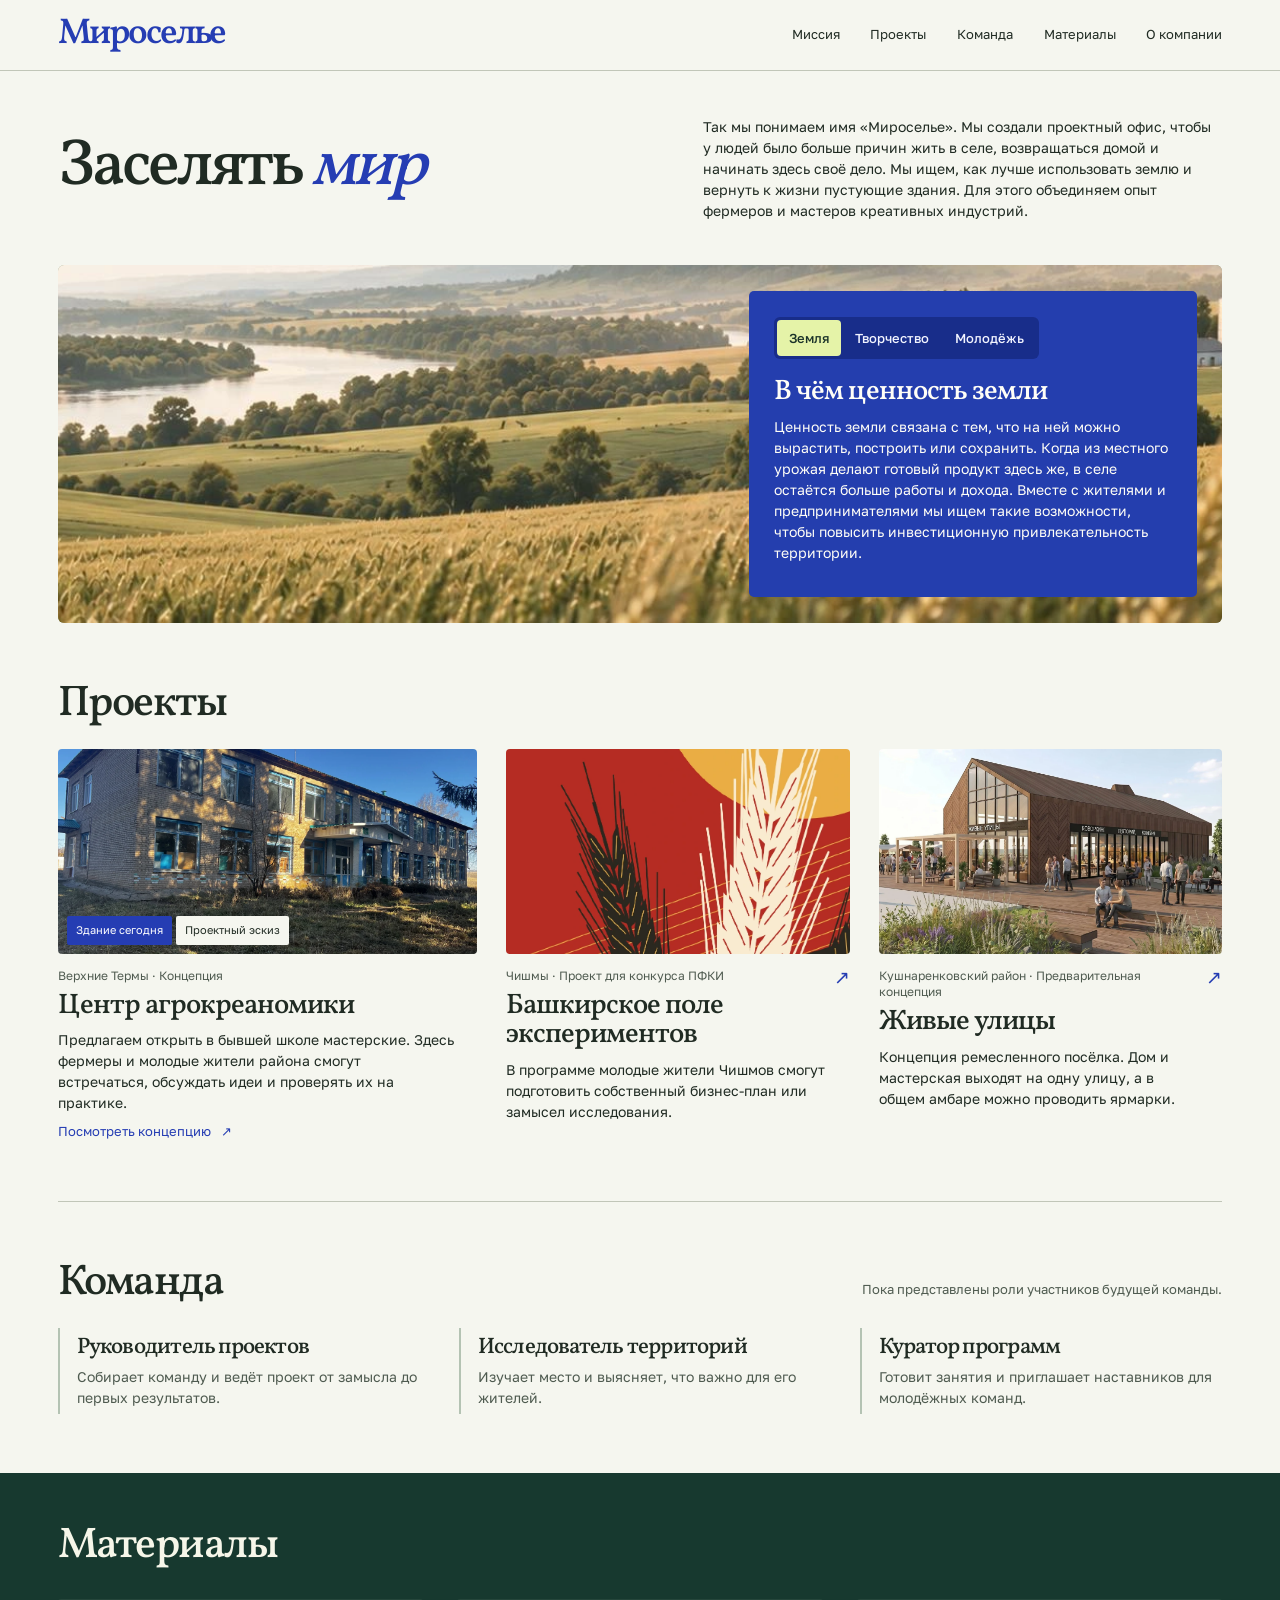
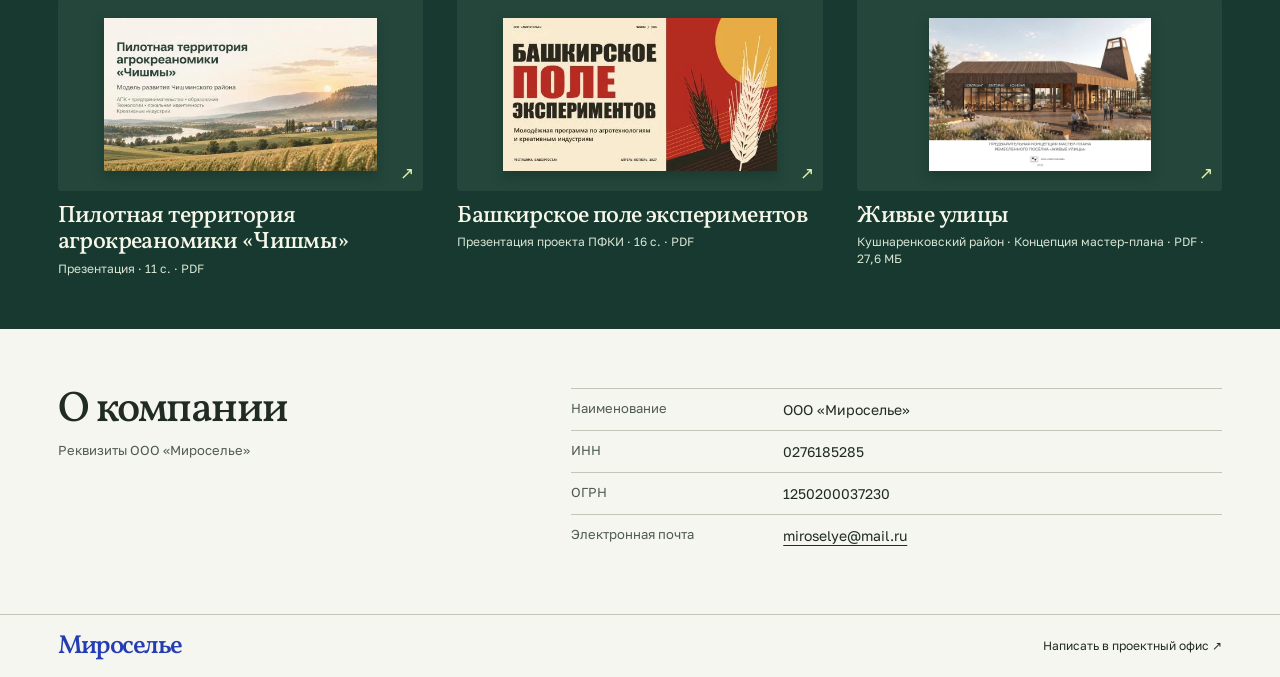
==== commit 9bb1a28e: "Мироселье: панорама с ценностями, три проекта и три документа" ====
--- a/index.html
+++ b/index.html
@@ -5,8 +5,8 @@
   <meta name="viewport" content="width=device-width,initial-scale=1">
   <meta name="theme-color" content="#f6f7f2">
   <title>Мироселье · Проектный офис сельских территорий Башкортостана</title>
-  <link rel="stylesheet" href="design/atlas-office.css">
-  <link rel="stylesheet" href="mission.css?v=panorama">
+  <link rel="stylesheet" href="design/atlas-office.css?v=portfolio">
+  <link rel="stylesheet" href="mission.css?v=portfolio">
   <script defer src="mission.js?v=panorama"></script>
   <meta name="description" content="Миссия «Мироселья» — заселять мир. Развитие сельских территорий через новые возможности для земли, креативные индустрии и работу с молодым поколением.">
   <link rel="canonical" href="https://lignatus.github.io/miroselye/">
@@ -38,13 +38,10 @@
     <section class="cover" id="mission" aria-labelledby="mission-title">
       <div class="cover-copy mission-heading">
         <h1 id="mission-title">Заселять <em>мир</em></h1>
-        <p>Так мы понимаем имя «Мироселье». Мы создали проектный офис, чтобы у людей было больше причин жить в селе, возвращаться домой и начинать здесь своё дело. Мы ищем, как лучше использовать землю и вернуть к жизни пустующие здания. Для этого объединяем опыт фермеров и мастеров с идеями молодого поколения.</p>
+        <p>Так мы понимаем имя «Мироселье». Мы создали проектный офис, чтобы у людей было больше причин жить в селе, возвращаться домой и начинать здесь своё дело. Мы ищем, как лучше использовать землю и вернуть к жизни пустующие здания. Для этого объединяем опыт фермеров и мастеров креативных индустрий.</p>
       </div>
       <div class="mission-panorama" data-mission>
-        <div class="foldout">
-          <img src="design/fields-panorama.webp" alt="Река среди полей и лесополос. На пригорке видны фермерские постройки." width="1672" height="341" fetchpriority="high">
-          <span class="folds" aria-hidden="true"></span>
-        </div>
+        <img class="panorama-background" src="design/fields-panorama.webp" alt="" width="1672" height="341" fetchpriority="high">
         <div class="mission-leaves">
           <div class="mission-choices" hidden aria-label="Ценности Мироселья">
             <button id="tab-earth" aria-controls="leaf-earth" type="button">Земля</button>
@@ -60,23 +57,20 @@
       </div>
     </section>
     <section id="projects" class="projects page-section">
-      <div class="section-line"><h2>Проекты</h2><p>Аграрная практика, образование и работа с жителями</p></div>
+      <div class="section-line"><h2>Проекты</h2></div>
       <div class="project-grid">
         <article class="project main-project">
-          <div class="project-info"><span class="project-location">Верхние Термы · Концепция</span><h3><a href="territory.html">Центр агрокреаномики</a></h3><p>Предлагаем открыть в бывшей школе мастерские. Здесь фермеры и молодые жители района смогут встречаться, обсуждать идеи и проверять их на практике.</p></div>
           <fieldset class="school-view">
             <legend class="sr-only">Вид бывшей школы в Верхних Термах</legend>
             <input type="radio" id="school-photo" name="school-view" checked><label for="school-photo">Здание сегодня</label>
             <input type="radio" id="school-design" name="school-view"><label for="school-design">Проектный эскиз</label>
             <div class="school-images"><img class="actual" src="assets/school-facade.webp" alt="Фасад бывшей школы в Верхних Термах"><img class="proposal" src="assets/school-concept.webp" alt="Проектный эскиз центра в здании бывшей школы"></div>
           </fieldset>
+          <div class="project-info"><span class="project-location">Верхние Термы · Концепция</span><h3><a href="territory.html">Центр агрокреаномики</a></h3><p>Предлагаем открыть в бывшей школе мастерские. Здесь фермеры и молодые жители района смогут встречаться, обсуждать идеи и проверять их на практике.</p></div>
           <a class="read-project" href="territory.html">Посмотреть концепцию <span aria-hidden="true">↗</span></a>
         </article>
-        <div class="sibling-projects">
-          <a class="project side-project field-program-card" href="program.html"><img src="assets/program-grain.webp" alt=""><div class="project-info"><span>Чишмы · Проект для конкурса ПФКИ</span><h3>Башкирское поле экспериментов</h3><p>В программе молодые жители Чишмов смогут подготовить собственный бизнес-план или замысел исследования.</p><i aria-hidden="true">↗</i></div></a>
-          <a class="project side-project urban-method-card" href="urbanschool.html"><img src="assets/urban-method-tile.webp" alt="Урбаншкола Уфа"><div class="project-info"><span>Уфа · Методика развития пространственного мышления</span><h3>Урбаншкола</h3><p>Школьники рисуют карты по памяти, сравнивают маршруты и обсуждают, как меняется знакомое место.</p><i aria-hidden="true">↗</i></div></a>
-          <a class="project side-project" href="living-streets.html"><img src="assets/streets-barn.webp" alt="Общественный амбар в концепции посёлка"><div class="project-info"><span>Кушнаренковский район · Предварительная концепция</span><h3>Живые улицы</h3><p>Концепция ремесленного посёлка. Дом и мастерская выходят на одну улицу, а в общем амбаре можно проводить ярмарки.</p><i aria-hidden="true">↗</i></div></a>
-        </div>
+        <a class="project side-project field-program-card" href="program.html"><img src="assets/program-grain.webp" alt=""><div class="project-info"><span>Чишмы · Проект для конкурса ПФКИ</span><h3>Башкирское поле экспериментов</h3><p>В программе молодые жители Чишмов смогут подготовить собственный бизнес-план или замысел исследования.</p><i aria-hidden="true">↗</i></div></a>
+        <a class="project side-project" href="living-streets.html"><img src="assets/streets-barn.webp" alt="Общественный амбар в концепции посёлка"><div class="project-info"><span>Кушнаренковский район · Предварительная концепция</span><h3>Живые улицы</h3><p>Концепция ремесленного посёлка. Дом и мастерская выходят на одну улицу, а в общем амбаре можно проводить ярмарки.</p><i aria-hidden="true">↗</i></div></a>
       </div>
     </section>
     <section id="team" class="team page-section"><div class="section-line"><h2>Команда</h2><p>Пока представлены роли участников будущей команды.</p></div>
@@ -87,12 +81,11 @@
       </div>
     </section>
     <section id="library" class="library page-section">
-      <div><h2>Материалы</h2><p>Концепция территории и документы молодёжной программы.</p></div>
+      <h2>Материалы</h2>
       <div class="files">
-        <a href="materials/koncepcia.pdf"><span class="book"><img src="assets/covers/koncepcia.webp" alt="" loading="lazy"></span><strong>Пилотная территория «Чишмы»</strong><small>Концепция · PDF ↗</small></a>
-        <a href="materials/annotation.pdf"><span class="book"><img src="assets/covers/annotation.webp" alt="" loading="lazy"></span><strong>Программа на одной странице</strong><small>Аннотация · PDF ↗</small></a>
-        <a href="materials/presentation.pdf"><span class="book"><img src="assets/covers/presentation.webp" alt="" loading="lazy"></span><strong>Башкирское поле экспериментов</strong><small>Презентация · PDF ↗</small></a>
-        <a href="materials/programma.pdf"><span class="book"><img src="assets/covers/programma.webp" alt="" loading="lazy"></span><strong>Полное описание программы</strong><small>Проект · PDF ↗</small></a>
+        <a href="materials/koncepcia.pdf"><span class="book"><img src="assets/covers/koncepcia.webp" alt="" loading="lazy"><span class="book-open" aria-hidden="true">↗</span></span><strong>Пилотная территория агрокреаномики «Чишмы»</strong><small>Презентация · 11 с. · PDF</small></a>
+        <a href="materials/presentation.pdf"><span class="book"><img src="assets/covers/presentation.webp" alt="" loading="lazy"><span class="book-open" aria-hidden="true">↗</span></span><strong>Башкирское поле экспериментов</strong><small>Презентация проекта ПФКИ · 16 с. · PDF</small></a>
+        <a href="materials/living-streets.pdf"><span class="book"><img src="assets/covers/living-streets.webp" alt="" loading="lazy"><span class="book-open" aria-hidden="true">↗</span></span><strong>Живые улицы</strong><small>Кушнаренковский район · Концепция мастер-плана · PDF · 27,6 МБ</small></a>
       </div>
     </section>
     <section id="company" class="company page-section"><div><h2>О компании</h2><p>Реквизиты ООО «Мироселье»</p></div><dl><div><dt>Наименование</dt><dd>ООО «Мироселье»</dd></div><div><dt>ИНН</dt><dd>0276185285</dd></div><div><dt>ОГРН</dt><dd>1250200037230</dd></div><div><dt>Электронная почта</dt><dd><a href="mailto:miroselye@mail.ru">miroselye@mail.ru</a></dd></div></dl></section>
--- a/design/atlas-office.css
+++ b/design/atlas-office.css
@@ -36,66 +36,53 @@
 h1 { grid-row:1 / span 2; font-size:clamp(37px,4.25vw,58px); line-height:.96; }
 h1 em { color:var(--blue); font-weight:445; }
 .cover-copy p { max-width:54ch; font-size:clamp(14px,1.05vw,16px); line-height:1.5; }
-.action { justify-self:start; display:inline-flex; align-items:center; gap:11px; color:var(--blue); font-size:13px; padding:3px 0; }
-.land { display:grid; grid-template-columns:minmax(0,4fr) minmax(160px,1fr); position:relative; isolation:isolate; background:var(--blue); overflow:hidden; }
-.foldout { min-height:0; height:clamp(175px,19vw,260px); position:relative; }
-.foldout img { height:100%; width:100%; object-fit:cover; }
-.folds { position:absolute; inset:0; background:linear-gradient(90deg,transparent 19%,#162b2140 26.8%,#fff3 27%,transparent 42%,#3c433112 58%,#fff2 58.3%,transparent 79%,#11271433 84.5%,#fff2 84.7%,transparent); }
-.foldout, .folds { clip-path:polygon(0 5%,27% 0%,58% 4%,84.5% 0%,100% 4%,100% 97%,84.5% 100%,58% 96%,27% 100%,0 95%); }
-.land figcaption { color:white; padding:clamp(14px,2vw,26px); display:flex; flex-direction:column; justify-content:space-between; gap:10px; }
-.land figcaption>span { font-size:11px; line-height:1.25; color:#e3e8ff; }
-.land figcaption small { display:block; font-size:11px; line-height:1.4; }
-.land figcaption b { display:block; font:480 clamp(27px,3.1vw,46px)/1 var(--serif); letter-spacing:-.04em; padding-top:4px; }
-.land figcaption a { font-size:12px; display:flex; justify-content:space-between; gap:10px; align-items:center; }
-.land figcaption a span { font-size:20px; }
-.land a:focus-visible, .library a:focus-visible { outline-color:white; }
-.page-section { margin:0 var(--pad); padding:clamp(32px,4.3vw,67px) 0; }
-.section-line { display:flex; align-items:baseline; justify-content:space-between; gap:16px; margin-bottom:18px; }
-h2 { font-size:clamp(30px,3.1vw,44px); }
-.section-line p,.library>div>p,.company>div p { max-width:45ch; color:var(--mute); font-size:13px; }
-.project-grid { display:grid; grid-template-columns:minmax(0,1.2fr) minmax(0,.87fr); gap:clamp(24px,4vw,64px); }
-.project-grid article, .side-project { border-top:1px solid var(--line); }
-.project-info { position:relative; }
-.project-info>span { font-size:12px; color:var(--blue); }
-.project h3 { font-size:clamp(21px,2.3vw,31px); margin:5px 0 8px; }
-.project p { font-size:14px; max-width:59ch; color:var(--mute); }
-.main-project .project-info { padding:12px 0 14px; }
+.page-section { margin:0 var(--pad); padding:clamp(36px,4.6vw,68px) 0; }
+.section-line { display:flex; align-items:baseline; justify-content:space-between; gap:16px; margin-bottom:22px; }
+h2 { font-size:clamp(31px,3.35vw,48px); }
+.section-line p,.company>div p { max-width:45ch; color:var(--mute); font-size:13px; }
+.project-grid { display:grid; grid-template-columns:minmax(0,1.22fr) repeat(2,minmax(0,1fr)); gap:clamp(16px,2.3vw,34px); }
+.project { min-width:0; }
+.project-info { position:relative; padding-top:14px; }
+.project-info>span { display:block; color:var(--mute); font-size:12px; line-height:1.35; }
+.project h3 { font-size:clamp(23px,2.2vw,32px); margin:7px 0 9px; text-wrap:balance; }
+.project p { font-size:14px; line-height:1.5; max-width:44ch; }
 .main-project h3 a:hover, .side-project:hover h3 { text-decoration:underline; text-decoration-thickness:1px; text-underline-offset:4px; }
 .school-view { border:0; padding:0; margin:0; min-width:0; display:grid; grid-template-columns:max-content max-content 1fr; column-gap:4px; isolation:isolate; }
 .school-images { grid-area:1 / 1 / 3 / -1; }
-.school-images img { width:100%; height:clamp(185px,17vw,265px); object-fit:cover; }
+.school-images img,.side-project>img { width:100%; height:clamp(155px,16vw,225px); object-fit:cover; border-radius:4px; }
 .school-images .actual { object-position:50% 47%; }
 .school-images .proposal { display:none; }
-.school-view label { grid-row:2; margin-bottom:9px; z-index:1; padding:5px 9px; background:var(--paper); color:var(--ink); font-size:12px; cursor:pointer; }
+.school-view label { grid-row:2; margin-bottom:9px; z-index:1; padding:6px 9px; background:var(--paper); color:var(--ink); font-size:11px; border-radius:2px; cursor:pointer; }
 .school-view label:first-of-type { grid-column:1; margin-left:9px; }
 .school-view label:last-of-type { grid-column:2; }
 .school-view input:checked + label { background:var(--blue); color:white; }
 .school-view input:focus-visible + label { outline:3px solid white; box-shadow:0 0 0 5px var(--blue); }
 #school-design:checked ~ .school-images .actual { display:none; }
 #school-design:checked ~ .school-images .proposal { display:block; }
-.read-project { display:inline-flex; align-items:center; gap:12px; padding:9px 0 0; color:var(--blue); font-size:13px; }
-.sibling-projects { display:grid; align-content:start; gap:18px; }
-.side-project { display:grid; grid-template-columns:minmax(88px,.57fr) minmax(0,1fr); gap:16px; padding:12px 0 0; }
-.side-project img { width:100%; height:100%; max-height:139px; min-height:100px; object-fit:cover; }
-.side-project:last-child img { object-position:54% 48%; }
-.side-project h3 { font-size:clamp(20px,1.8vw,26px); padding-right:10px; }
-.side-project .project-info { padding-right:10px; }
-.side-project .project-info i { position:absolute; right:0; top:-2px; color:var(--blue); font-style:normal; }
+.read-project { display:inline-flex; align-items:center; gap:10px; padding-top:9px; color:var(--blue); font-size:13px; }
 .side-project:hover { text-decoration:none; }
-.team { border-top:1px solid var(--line); padding-top:clamp(25px,3vw,46px); }
-.team-grid { display:grid; grid-template-columns:repeat(3,minmax(0,1fr)); gap:clamp(9px,1.8vw,28px); }
-.team-grid article { --tint:#e1e7dd; position:relative; margin-top:6px; border:1px solid #c8cfc3; background:linear-gradient(115deg,#fff3,transparent),var(--tint); padding:20px 16px 17px; }
-.team-grid article:before { content:""; position:absolute; width:35%; height:7px; left:-1px; top:-7px; background:var(--tint); border:1px solid #c8cfc3; border-bottom:0; clip-path:polygon(0 0,96% 0,100% 100%,0 100%); }
-.team-grid article:nth-child(2) { --tint:#e1e6f3; }
-.team-grid article:nth-child(3) { --tint:#eae7db; }
-.team-grid h3 { font-size:21px; margin-bottom:7px; }
-.team-grid p { font-size:13px; color:var(--mute); }
-.library,.company { display:grid; grid-template-columns:1fr 1.45fr; gap:5vw; align-items:start; }
-.library { padding:clamp(33px,4.2vw,60px) var(--pad); margin:0; background:var(--blue); color:white; }
-.library>div>p { color:#e8ebff; margin-top:9px; }
-.files a { display:grid; align-items:center; grid-template-columns:19px 1fr auto; gap:13px; font-size:15px; border-top:1px solid #8393dc; padding:13px 0; }
-.files a:before { content:""; display:block; width:13px; height:16px; border:1px solid #d5defa; background:linear-gradient(135deg,transparent 50%,#bccbff 51%) top right / 5px 5px no-repeat; }
-.files a span { white-space:nowrap; font-size:11px; }
+.side-project>img { object-position:50% 52%; }
+.field-program-card>img { object-position:50% 54%; }
+.side-project .project-info { padding-right:22px; }
+.side-project .project-info i { position:absolute; right:0; top:13px; font:19px/1 var(--sans); color:var(--blue); }
+.team { border-top:1px solid var(--line); }
+.team-grid { display:grid; grid-template-columns:repeat(3,minmax(0,1fr)); gap:clamp(16px,3vw,48px); }
+.team-grid article { padding:8px 0 6px 17px; border-left:2px solid #b4c3b3; }
+.team-grid h3 { font-size:clamp(20px,1.75vw,26px); margin-bottom:7px; }
+.team-grid p { color:var(--mute); max-width:39ch; font-size:14px; }
+.library { background:#17392f; color:#f6f6e9; padding:clamp(32px,4vw,60px) var(--pad); margin:0; }
+.library h2 { margin-bottom:clamp(20px,2.3vw,35px); }
+.files { display:grid; grid-template-columns:repeat(3,minmax(0,1fr)); gap:clamp(18px,2.7vw,40px); }
+.files a { display:flex; flex-direction:column; align-items:flex-start; min-width:0; }
+.files a:focus-visible { outline-color:#e6f0a4; }
+.files .book { position:relative; width:100%; height:clamp(118px,15vw,195px); display:flex; align-items:center; justify-content:center; background:#25463b; border-radius:3px; }
+.book-open { position:absolute; right:9px; bottom:5px; color:#e5f3a8; font-size:17px; }
+.book img { width:auto; height:auto; max-height:80%; max-width:85%; object-fit:contain; box-shadow:0 5px 11px #08271e60; }
+.files strong { font:500 clamp(20px,1.85vw,27px)/1.12 var(--serif); margin:12px 0 5px; letter-spacing:-.025em; text-wrap:balance; }
+.files small { color:#d8e4d4; font-size:12px; line-height:1.4; }
+.files a:hover { text-decoration:none; }
+.files a:hover strong { text-decoration:underline; text-underline-offset:4px; text-decoration-thickness:1px; }
+.company { display:grid; grid-template-columns:1fr 1.45fr; gap:5vw; align-items:start; }
 .company>div p { margin-top:8px; }
 .company dl>div { display:grid; grid-template-columns:minmax(120px,.73fr) 1.6fr; gap:12px; border-top:1px solid var(--line); padding:10px 0; font-size:14px; }
 .company dt { font-size:13px; color:var(--mute); }
@@ -103,57 +90,44 @@
 .company dd a { text-decoration:underline; }
 footer { font-size:12px; border-top:1px solid var(--line); padding-block:18px; }
 footer .wordmark { font-size:26px; }
-@media(max-width:850px){
+
+@media (max-width:900px) {
+  .project-grid { grid-template-columns:repeat(3,minmax(0,1fr)); gap:16px; }
   .mast nav { gap:0 14px; }
-  .cover-copy { column-gap:25px; grid-template-columns:1fr 1fr; }
-  .project-grid { grid-template-columns:minmax(0,1.08fr) minmax(0,.92fr); gap:22px; }
-  .side-project { gap:10px; grid-template-columns:minmax(66px,.45fr) minmax(0,1fr); }
-  .side-project p { font-size:13px; }
-  .team-grid article { padding:15px 12px; }
+  .cover-copy { grid-template-columns:1fr 1fr; gap:25px; }
 }
-@media(max-width:660px){
+@media (max-width:760px) {
+  .project-grid { grid-template-columns:repeat(2,minmax(0,1fr)); gap:24px 18px; }
+  .main-project { grid-column:1/-1; }
+  .school-images img { height:clamp(175px,33vw,255px); }
+}
+@media (max-width:660px) {
   .mast { align-items:start; flex-direction:column; gap:5px; padding-block:12px 8px; }
   .mast nav { justify-content:space-between; width:100%; gap:0 10px; }
   .mast nav a { font-size:12px; padding:5px 0; }
-  .cover-copy { display:block; padding:23px 0 15px; }
-  h1 { font-size:clamp(31px,8vw,39px); }
-  .cover-copy p { margin:12px 0 5px; font-size:14px; }
-  .land { display:flex; flex-direction:column; }
-  .land .foldout { height:clamp(124px,32vw,178px); }
-  .land figcaption { padding:7px 10px 10px; gap:8px; display:grid; align-items:center; grid-template-columns:1fr auto; }
-  .land figcaption>span { display:none; }
-  .land figcaption>div { display:flex; align-items:baseline; gap:7px; }
-  .land figcaption small { font-size:10px; }
-  .land figcaption b { font-size:20px; padding:0; }
-  .land figcaption a { gap:4px; font-size:11px; }
-  .land figcaption a span { font-size:15px; }
-  .page-section { padding-block:29px; }
-  .section-line { display:block; margin-bottom:14px; }
-  .section-line p { margin-top:4px; }
-  .project-grid { grid-template-columns:1fr; gap:20px; }
-  .school-images img { height:clamp(170px,48vw,255px); }
-  .sibling-projects { gap:14px; }
-  .side-project { grid-template-columns:minmax(80px,.52fr) 1fr; gap:12px; }
-  .side-project img { max-height:116px; min-height:80px; }
-  .team-grid { grid-template-columns:1fr; gap:7px; }
-  .team-grid article { margin-top:5px; padding:12px 14px; }
-  .team-grid h3 { font-size:19px; margin-bottom:4px; }
-  .library,.company { grid-template-columns:1fr; gap:16px; }
-  .files a { font-size:14px; gap:8px; }
+  .cover-copy { display:block; }
+  h1 { font-size:clamp(33px,8.4vw,43px); }
+  .cover-copy p { margin:13px 0 0; font-size:14px; }
+  .page-section { padding-block:32px; }
+  .section-line { display:block; margin-bottom:17px; }
+  .section-line p { margin-top:6px; }
+  .team-grid,.company { grid-template-columns:1fr; gap:14px; }
+  .team-grid article { padding:3px 0 3px 13px; }
+  .team-grid h3 { margin-bottom:4px; }
+  .files { grid-template-columns:1fr; gap:0; }
+  .files a { display:grid; grid-template-columns:minmax(84px,30%) minmax(0,1fr); grid-template-rows:auto auto; gap:3px 15px; padding:13px 0; border-top:1px solid #49665a; align-items:end; }
+  .files .book { grid-row:1/3; grid-column:1; height:clamp(76px,18vw,106px); }
+  .book-open { font-size:12px; bottom:1px; right:4px; }
+  .files strong,.files small { grid-column:2; margin:0; }
+  .files small { align-self:start; }
   .company dl>div { grid-template-columns:105px 1fr; }
 }
-@media(prefers-reduced-motion:reduce) { html{scroll-behavior:auto} }
-/* The four original documents sit on one continuous shelf. */
-.library { display:block; }
-.library>div:first-child { display:flex; gap:24px; align-items:baseline; justify-content:space-between; margin-bottom:20px; }
-.library>div>p { margin:0; }
-.files { display:grid; grid-template-columns:repeat(4,minmax(0,1fr)); gap:clamp(14px,2vw,30px); }
-.files a { display:flex; flex-direction:column; align-items:stretch; justify-content:start; gap:0; padding:0 0 8px; border:0; }
-.files a:before { display:none; }
-.files .book { display:flex; width:100%; height:clamp(104px,12vw,175px); padding:9px 4px 13px; border-bottom:1px solid #94a0da; align-items:end; justify-content:center; }
-.book img { width:auto; height:auto; max-height:100%; max-width:95%; object-fit:contain; box-shadow:4px 4px 2px #152983; transform-origin:50% 100%; transition:transform .18s ease; }
-.files a:hover .book img,.files a:focus-visible .book img { transform:translateY(-4px) rotate(-1.4deg); }
-.files strong { max-width:24ch; font:500 clamp(18px,1.65vw,24px)/1.14 var(--serif); margin:12px 0 5px; }
-.files small { font-size:11px; color:#dbe3ff; }
-@media(max-width:660px){.library>div:first-child{display:block;margin-bottom:16px}.library>div>p{margin-top:5px}.files{grid-template-columns:1fr 1fr;gap:17px 14px}.files .book{height:104px;padding:2px 3px 9px}.files strong{font-size:18px;margin:8px 0 4px}}
-@media(prefers-reduced-motion:reduce){.book img{transition:none}.files a:hover .book img,.files a:focus-visible .book img{transform:none}}
+@media (max-width:480px) {
+  .project-grid { grid-template-columns:1fr; gap:26px; }
+  .side-project>img { height:clamp(155px,46vw,205px); }
+}
+@media (prefers-reduced-motion:no-preference) {
+  .book img { transition:transform .18s ease; }
+  .files a:is(:hover,:focus-visible) img { transform:translateY(-3px); }
+}
+@media (prefers-reduced-motion:reduce) { html { scroll-behavior:auto; } }
--- a/mission.css
+++ b/mission.css
@@ -1,35 +1,40 @@
 .mission-heading { align-items:center; padding-block:clamp(25px,3.5vw,52px); }
-.mission-heading h1 { grid-row:auto; }
+.mission-heading h1 { grid-row:auto; font-size:clamp(40px,5.1vw,72px); letter-spacing:-.052em; }
 .mission-heading p { max-width:62ch; }
 
 .mission-panorama {
+  position:relative;
+  isolation:isolate;
   display:grid;
-  grid-template-columns:minmax(0,1fr) clamp(340px,33%,440px);
+  justify-items:end;
+  align-items:end;
+  min-height:clamp(312px,27vw,390px);
+  padding:clamp(17px,2vw,30px);
+  overflow:hidden;
+  border-radius:6px;
   color:#fffef7;
-  background:var(--blue);
+  background:#99a380;
 }
-.mission-panorama .foldout { height:auto; min-height:240px; overflow:hidden; }
-.mission-panorama .foldout img { position:absolute; inset:0; object-position:62% center; }
+.panorama-background { position:absolute; inset:0; z-index:-1; width:100%; height:100%; object-fit:cover; object-position:52% center; }
 .mission-panorama[data-ready] { touch-action:pan-y pinch-zoom; }
-.mission-leaves { min-width:0; padding:clamp(18px,2vw,28px); }
-.mission-choices { display:flex; align-items:center; gap:clamp(12px,1.4vw,22px); border-bottom:1px solid #8393dc; margin-bottom:16px; }
+.mission-leaves { width:min(100%,clamp(350px,35vw,455px)); padding:clamp(20px,2vw,30px); border-radius:5px; background:#243eae; }
+.mission-choices { display:inline-flex; flex-wrap:wrap; align-items:center; gap:2px; padding:3px; border-radius:6px; background:#182d8a; margin-bottom:18px; }
 .mission-choices[hidden] { display:none; }
 .mission-choices button {
   appearance:none;
   background:none;
   border:0;
-  border-bottom:3px solid transparent;
-  border-radius:0;
+  border-radius:4px;
   color:#f2f4ff;
-  padding:8px 0 7px;
-  min-height:40px;
-  font:500 14px/1.25 var(--sans);
+  padding:8px 12px;
+  min-height:36px;
+  font:500 13px/1.25 var(--sans);
   cursor:pointer;
 }
-.mission-choices button[aria-selected=true] { color:#efffad; border-bottom-color:currentColor; }
+.mission-choices button[aria-selected=true] { color:#1a3229; background:#e5f3a8; }
 .mission-choices button:hover { text-decoration:underline; text-underline-offset:4px; }
 .mission-panorama :focus-visible { outline:2px solid #efffad; outline-offset:3px; }
-.mission-pages h2 { font-size:clamp(23px,2.15vw,32px); margin-bottom:8px; }
+.mission-pages h2 { font-size:clamp(25px,2.2vw,33px); margin-bottom:10px; text-wrap:balance; }
 .mission-pages p { font-size:14px; line-height:1.5; }
 .mission-pages article + article { margin-top:20px; }
 /* All panels contribute their height so switching values keeps the panorama still. */
@@ -37,19 +42,19 @@
 [data-ready] .mission-pages article { grid-area:1 / 1; margin:0; }
 .mission-pages article[inert] { visibility:hidden; }
 
-.urban-method-card img { object-fit:contain; background:#f6d550; }
-.field-program-card .project-info>span, .field-program-card .project-info i { color:#923d23; }
-.field-program-card img { object-position:center; }
-
 @media(max-width:700px) {
   .mission-heading p { margin-bottom:0; }
-  .mission-panorama { grid-template-columns:minmax(0,1fr); }
-  .mission-panorama .foldout { height:clamp(125px,33vw,215px); min-height:0; }
-  .mission-panorama .foldout img { object-position:62% center; }
-  .mission-leaves { padding:8px 16px 22px; }
-  .mission-choices { gap:18px; margin-bottom:14px; }
-  .mission-choices button { font-size:13px; min-height:44px; }
+  .mission-panorama { padding:clamp(96px,25vw,145px) 12px 12px; }
+  .panorama-background { object-position:54% center; }
+  .mission-leaves { width:min(100%,395px); padding:18px; }
+  .mission-choices { margin-bottom:15px; }
+  .mission-choices button { min-height:40px; padding-inline:9px; }
   .mission-pages h2 { font-size:24px; }
+}
+@media(max-width:360px) {
+  .mission-panorama { padding-inline:8px; }
+  .mission-leaves { padding:14px; }
+  .mission-choices button { padding-inline:7px; }
 }
 @media(prefers-reduced-motion:no-preference) {
   .mission-pages article.show-leaf { animation:open-leaf .2s ease-out; }
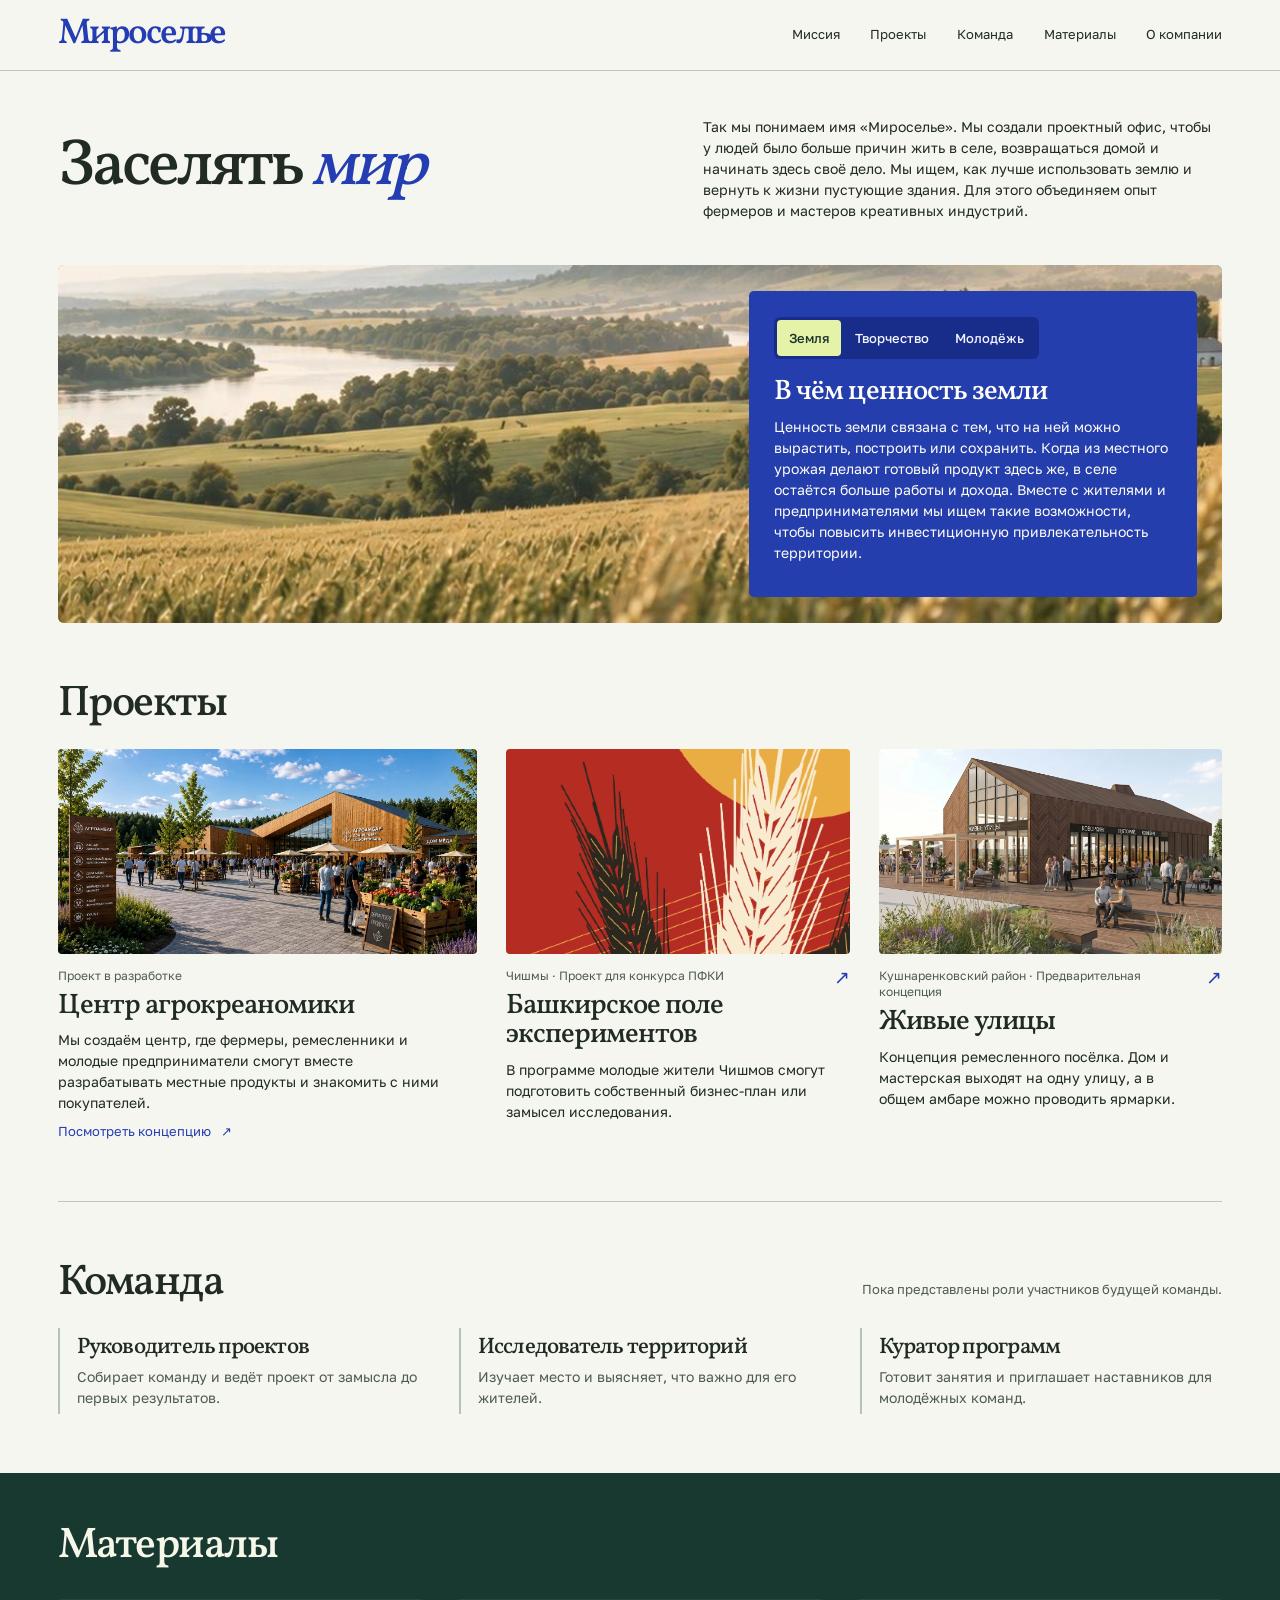
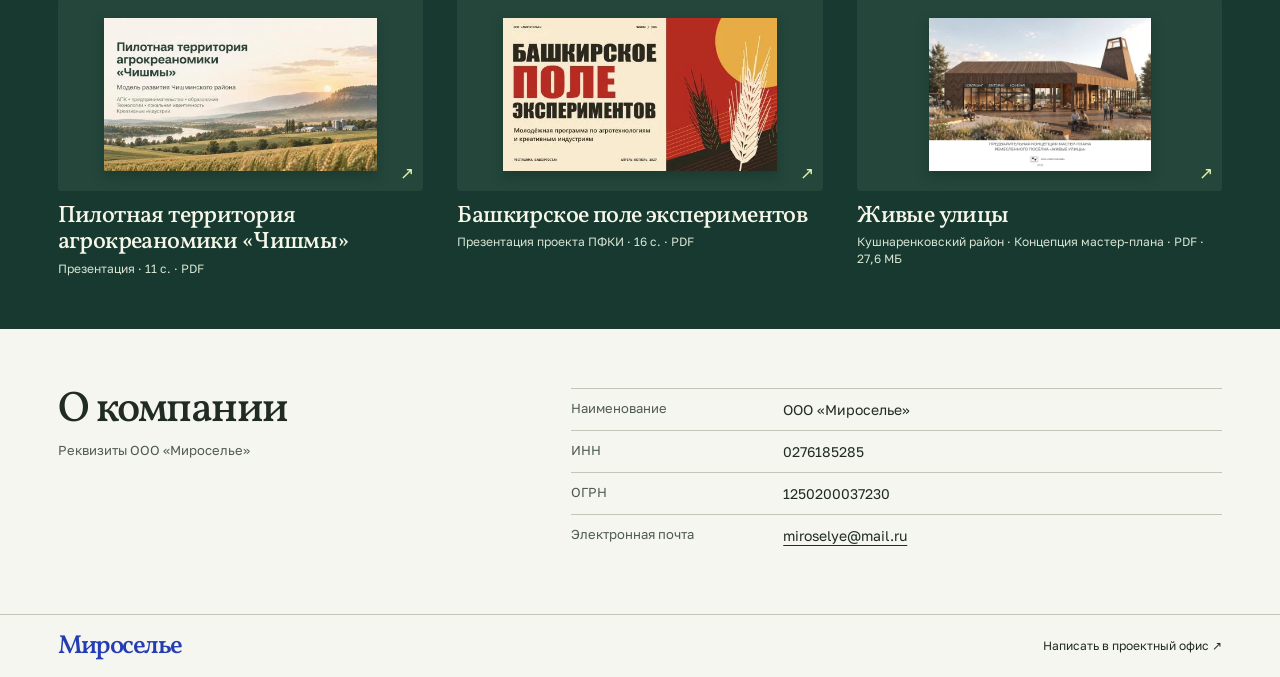
==== commit 8b00c73d: "Центр агрокреаномики, конференция в Чишмах и обновлённые материалы проекта" ====
--- a/index.html
+++ b/index.html
@@ -5,7 +5,7 @@
   <meta name="viewport" content="width=device-width,initial-scale=1">
   <meta name="theme-color" content="#f6f7f2">
   <title>Мироселье · Проектный офис сельских территорий Башкортостана</title>
-  <link rel="stylesheet" href="design/atlas-office.css?v=portfolio">
+  <link rel="stylesheet" href="design/atlas-office.css?v=center">
   <link rel="stylesheet" href="mission.css?v=portfolio">
   <script defer src="mission.js?v=panorama"></script>
   <meta name="description" content="Миссия «Мироселья» — заселять мир. Развитие сельских территорий через новые возможности для земли, креативные индустрии и работу с молодым поколением.">
@@ -60,13 +60,8 @@
       <div class="section-line"><h2>Проекты</h2></div>
       <div class="project-grid">
         <article class="project main-project">
-          <fieldset class="school-view">
-            <legend class="sr-only">Вид бывшей школы в Верхних Термах</legend>
-            <input type="radio" id="school-photo" name="school-view" checked><label for="school-photo">Здание сегодня</label>
-            <input type="radio" id="school-design" name="school-view"><label for="school-design">Проектный эскиз</label>
-            <div class="school-images"><img class="actual" src="assets/school-facade.webp" alt="Фасад бывшей школы в Верхних Термах"><img class="proposal" src="assets/school-concept.webp" alt="Проектный эскиз центра в здании бывшей школы"></div>
-          </fieldset>
-          <div class="project-info"><span class="project-location">Верхние Термы · Концепция</span><h3><a href="territory.html">Центр агрокреаномики</a></h3><p>Предлагаем открыть в бывшей школе мастерские. Здесь фермеры и молодые жители района смогут встречаться, обсуждать идеи и проверять их на практике.</p></div>
+          <a class="center-picture" href="territory.html" aria-label="Посмотреть замысел Центра агрокреаномики"><img src="assets/farmer-market.webp" alt="Ярмарка с фермерскими продуктами на иллюстрации из концепции «Дом фермера»" width="1492" height="741"></a>
+          <div class="project-info"><span class="project-location">Проект в разработке</span><h3><a href="territory.html">Центр агрокреаномики</a></h3><p>Мы создаём центр, где фермеры, ремесленники и молодые предприниматели смогут вместе разрабатывать местные продукты и знакомить с ними покупателей.</p></div>
           <a class="read-project" href="territory.html">Посмотреть концепцию <span aria-hidden="true">↗</span></a>
         </article>
         <a class="project side-project field-program-card" href="program.html"><img src="assets/program-grain.webp" alt=""><div class="project-info"><span>Чишмы · Проект для конкурса ПФКИ</span><h3>Башкирское поле экспериментов</h3><p>В программе молодые жители Чишмов смогут подготовить собственный бизнес-план или замысел исследования.</p><i aria-hidden="true">↗</i></div></a>
--- a/design/atlas-office.css
+++ b/design/atlas-office.css
@@ -21,7 +21,7 @@
 :focus-visible { outline: 3px solid var(--blue); outline-offset: 4px; }
 h1,h2,h3,p,figure,dl,dd { margin: 0; }
 img { display:block; max-width:100%; }
-.sr-only, .school-view input { position:absolute; width:1px; height:1px; clip-path:inset(50%); overflow:hidden; }
+.sr-only { position:absolute; width:1px; height:1px; clip-path:inset(50%); overflow:hidden; }
 .skip { position:absolute; top:-100px; left:10px; padding:10px 14px; background:var(--blue); color:white; z-index:5; }
 .skip:focus { top:10px; }
 .mast, main, footer { width:min(1470px,100%); margin-inline:auto; }
@@ -47,18 +47,8 @@
 .project h3 { font-size:clamp(23px,2.2vw,32px); margin:7px 0 9px; text-wrap:balance; }
 .project p { font-size:14px; line-height:1.5; max-width:44ch; }
 .main-project h3 a:hover, .side-project:hover h3 { text-decoration:underline; text-decoration-thickness:1px; text-underline-offset:4px; }
-.school-view { border:0; padding:0; margin:0; min-width:0; display:grid; grid-template-columns:max-content max-content 1fr; column-gap:4px; isolation:isolate; }
-.school-images { grid-area:1 / 1 / 3 / -1; }
-.school-images img,.side-project>img { width:100%; height:clamp(155px,16vw,225px); object-fit:cover; border-radius:4px; }
-.school-images .actual { object-position:50% 47%; }
-.school-images .proposal { display:none; }
-.school-view label { grid-row:2; margin-bottom:9px; z-index:1; padding:6px 9px; background:var(--paper); color:var(--ink); font-size:11px; border-radius:2px; cursor:pointer; }
-.school-view label:first-of-type { grid-column:1; margin-left:9px; }
-.school-view label:last-of-type { grid-column:2; }
-.school-view input:checked + label { background:var(--blue); color:white; }
-.school-view input:focus-visible + label { outline:3px solid white; box-shadow:0 0 0 5px var(--blue); }
-#school-design:checked ~ .school-images .actual { display:none; }
-#school-design:checked ~ .school-images .proposal { display:block; }
+.center-picture { display:block; }
+.center-picture img,.side-project>img { width:100%; height:clamp(155px,16vw,225px); object-fit:cover; border-radius:4px; }
 .read-project { display:inline-flex; align-items:center; gap:10px; padding-top:9px; color:var(--blue); font-size:13px; }
 .side-project:hover { text-decoration:none; }
 .side-project>img { object-position:50% 52%; }
@@ -99,7 +89,7 @@
 @media (max-width:760px) {
   .project-grid { grid-template-columns:repeat(2,minmax(0,1fr)); gap:24px 18px; }
   .main-project { grid-column:1/-1; }
-  .school-images img { height:clamp(175px,33vw,255px); }
+  .center-picture img { height:clamp(175px,33vw,255px); }
 }
 @media (max-width:660px) {
   .mast { align-items:start; flex-direction:column; gap:5px; padding-block:12px 8px; }
